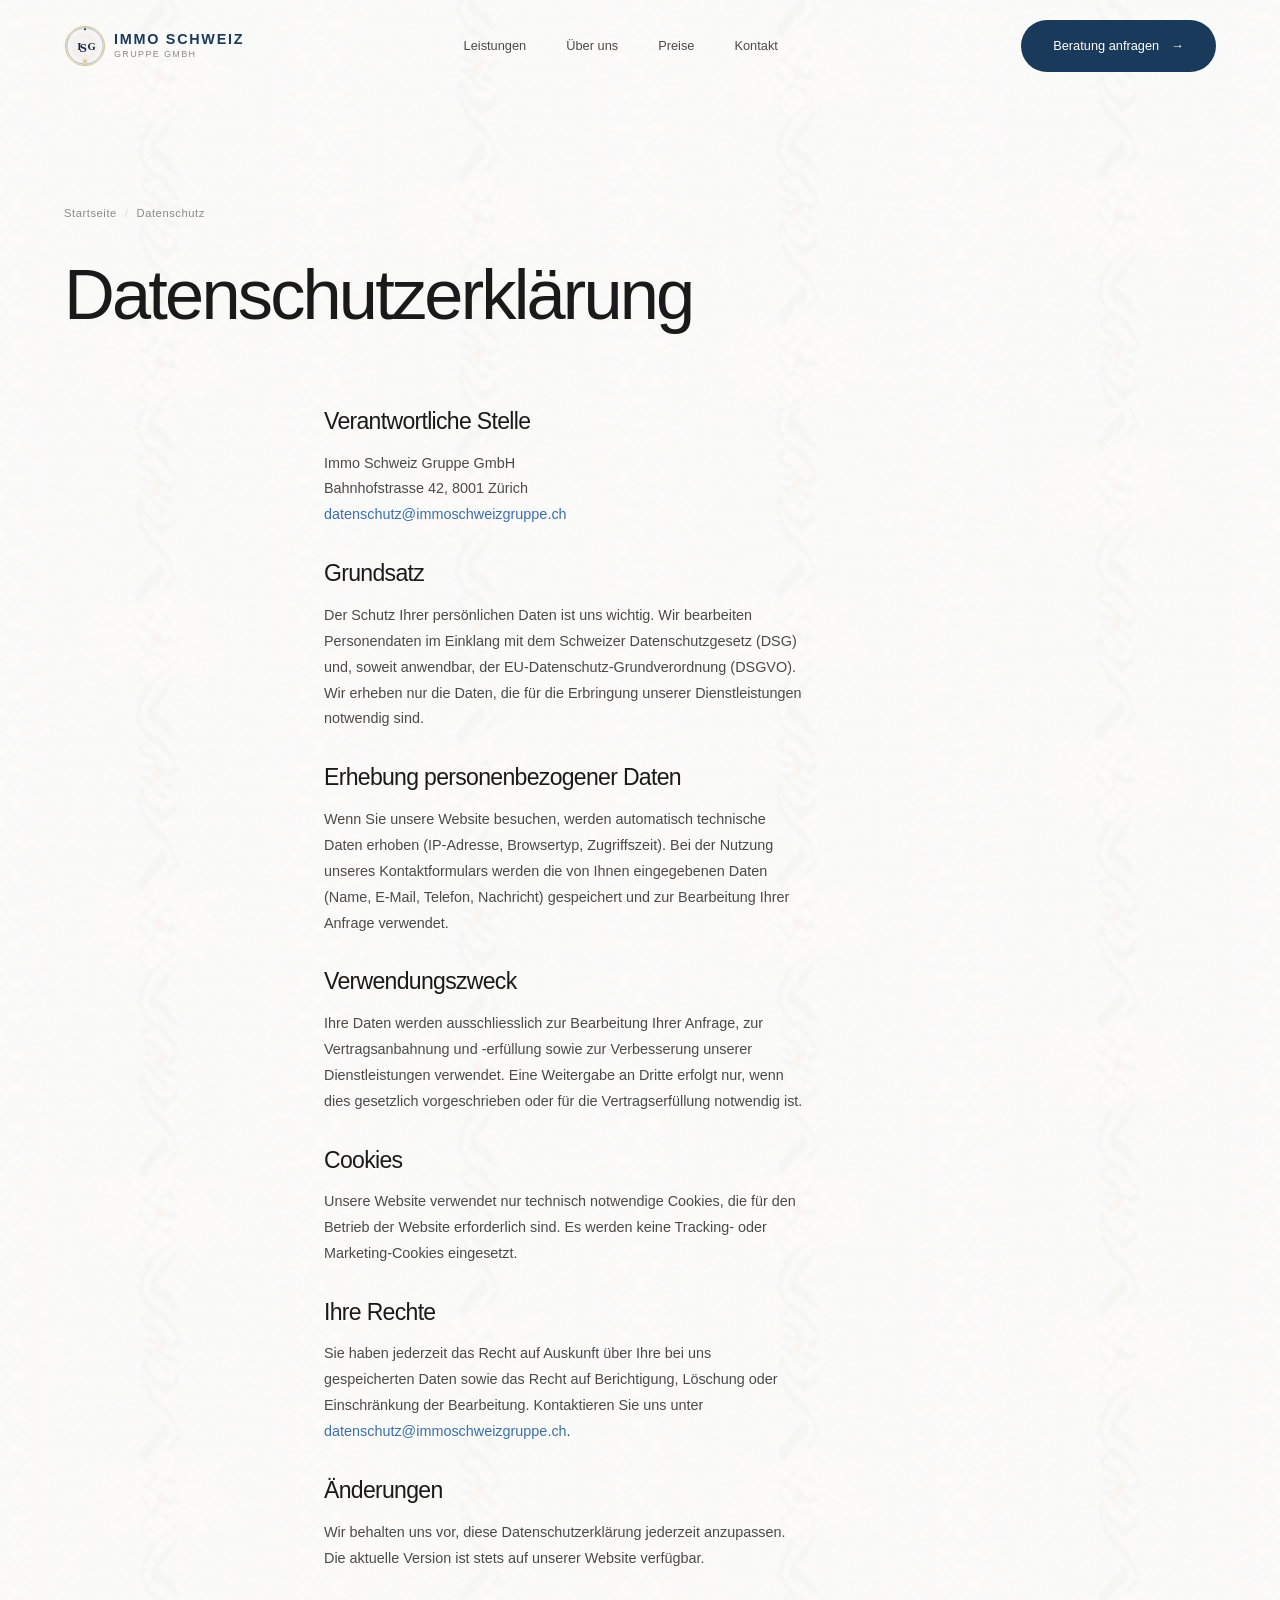
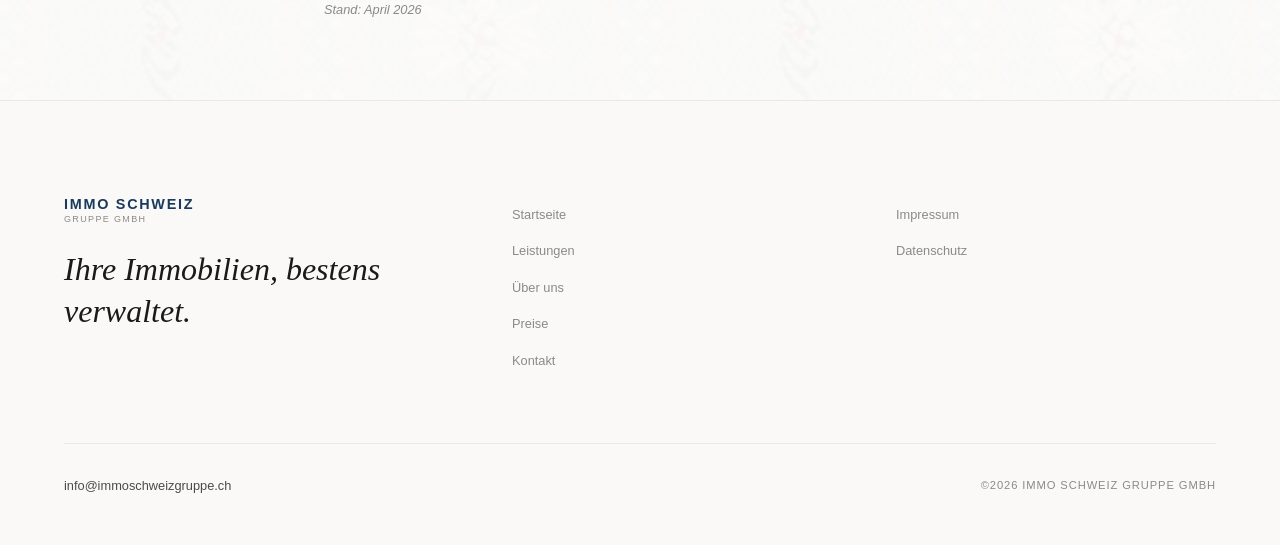
==== datenschutz.html @ 271e632e "v5.0 — ISG Sigil logo, floating pill nav, loading screen, optimized assets, SEO/GEO update" ====
<!DOCTYPE html>
<html lang="de-CH">
<head>
  <meta charset="UTF-8">
  <meta name="viewport" content="width=device-width, initial-scale=1.0, viewport-fit=cover">
  <title>Datenschutz — Immo Schweiz Gruppe GmbH</title>
  <meta name="description" content="Datenschutzerklärung der Immo Schweiz Gruppe GmbH gemäss dem Schweizer Datenschutzgesetz (DSG).">
  <meta name="theme-color" content="#1a3a5c">
  <link rel="preconnect" href="https://fonts.googleapis.com">
  <link rel="preconnect" href="https://fonts.gstatic.com" crossorigin>
  <link rel="stylesheet" href="index.css">
</head>
<body>
  <nav class="nav" id="mainNav"><div class="container"><div class="nav-inner">
    <a href="index.html" class="nav-logo"><img class="nav-logo-mark" src="assets/images/isg-sigil.svg" alt="ISG Sigil" width="42" height="42"><div class="nav-logo-text"><span>IMMO SCHWEIZ</span><span>Gruppe GmbH</span></div></a>
    <div class="nav-links" id="navLinks"><a href="leistungen.html">Leistungen</a><a href="ueber-uns.html">Über uns</a><a href="preise.html">Preise</a><a href="kontakt.html">Kontakt</a></div>
    <a href="kontakt.html" class="btn btn-primary btn-arrow nav-cta">Beratung anfragen</a>
    <button class="menu-toggle" id="menuToggle" aria-label="Menü"><span></span><span></span><span></span></button>
  </div></div></nav>

  <section class="page-hero" style="padding-bottom: var(--space-12);">
    <div class="container">
      <div class="breadcrumb"><a href="index.html">Startseite</a><span class="sep">/</span><span>Datenschutz</span></div>
      <h1 data-reveal>Datenschutzerklärung</h1>
    </div>
  </section>

  <section class="section section-light" style="padding-top: 0;">
    <div class="container" style="max-width: 760px;">
      <div data-reveal>
        <h3 style="margin-bottom: var(--space-4);">Verantwortliche Stelle</h3>
        <p style="color: var(--text-secondary); line-height: 1.8; margin-bottom: var(--space-8);">
          Immo Schweiz Gruppe GmbH<br>
          Bahnhofstrasse 42, 8001 Zürich<br>
          <a href="mailto:datenschutz@immoschweizgruppe.ch" style="color: var(--blue-600);">datenschutz@immoschweizgruppe.ch</a>
        </p>

        <h3 style="margin-bottom: var(--space-4);">Grundsatz</h3>
        <p style="color: var(--text-secondary); line-height: 1.8; margin-bottom: var(--space-8);">
          Der Schutz Ihrer persönlichen Daten ist uns wichtig. Wir bearbeiten Personendaten im Einklang mit dem Schweizer Datenschutzgesetz (DSG) und, soweit anwendbar, der EU-Datenschutz-Grundverordnung (DSGVO). Wir erheben nur die Daten, die für die Erbringung unserer Dienstleistungen notwendig sind.
        </p>

        <h3 style="margin-bottom: var(--space-4);">Erhebung personenbezogener Daten</h3>
        <p style="color: var(--text-secondary); line-height: 1.8; margin-bottom: var(--space-8);">
          Wenn Sie unsere Website besuchen, werden automatisch technische Daten erhoben (IP-Adresse, Browsertyp, Zugriffszeit). Bei der Nutzung unseres Kontaktformulars werden die von Ihnen eingegebenen Daten (Name, E-Mail, Telefon, Nachricht) gespeichert und zur Bearbeitung Ihrer Anfrage verwendet.
        </p>

        <h3 style="margin-bottom: var(--space-4);">Verwendungszweck</h3>
        <p style="color: var(--text-secondary); line-height: 1.8; margin-bottom: var(--space-8);">
          Ihre Daten werden ausschliesslich zur Bearbeitung Ihrer Anfrage, zur Vertragsanbahnung und -erfüllung sowie zur Verbesserung unserer Dienstleistungen verwendet. Eine Weitergabe an Dritte erfolgt nur, wenn dies gesetzlich vorgeschrieben oder für die Vertragserfüllung notwendig ist.
        </p>

        <h3 style="margin-bottom: var(--space-4);">Cookies</h3>
        <p style="color: var(--text-secondary); line-height: 1.8; margin-bottom: var(--space-8);">
          Unsere Website verwendet nur technisch notwendige Cookies, die für den Betrieb der Website erforderlich sind. Es werden keine Tracking- oder Marketing-Cookies eingesetzt.
        </p>

        <h3 style="margin-bottom: var(--space-4);">Ihre Rechte</h3>
        <p style="color: var(--text-secondary); line-height: 1.8; margin-bottom: var(--space-8);">
          Sie haben jederzeit das Recht auf Auskunft über Ihre bei uns gespeicherten Daten sowie das Recht auf Berichtigung, Löschung oder Einschränkung der Bearbeitung. Kontaktieren Sie uns unter <a href="mailto:datenschutz@immoschweizgruppe.ch" style="color: var(--blue-600);">datenschutz@immoschweizgruppe.ch</a>.
        </p>

        <h3 style="margin-bottom: var(--space-4);">Änderungen</h3>
        <p style="color: var(--text-secondary); line-height: 1.8;">
          Wir behalten uns vor, diese Datenschutzerklärung jederzeit anzupassen. Die aktuelle Version ist stets auf unserer Website verfügbar.<br><br>
          <em style="font-family: var(--font-sans); color: var(--text-muted); font-size: var(--text-sm);">Stand: April 2026</em>
        </p>
      </div>
    </div>
  </section>

  <footer class="footer"><div class="container">
    <div class="footer-top" data-reveal>
      <div class="footer-brand"><div class="nav-logo-text"><span>IMMO SCHWEIZ</span><span>Gruppe GmbH</span></div><p class="footer-tagline">Ihre <em>Immobilien,</em> bestens verwaltet.</p></div>
      <div class="footer-links"><a href="index.html">Startseite</a><a href="leistungen.html">Leistungen</a><a href="ueber-uns.html">Über uns</a><a href="preise.html">Preise</a><a href="kontakt.html">Kontakt</a></div>
      <div class="footer-links"><a href="impressum.html">Impressum</a><a href="datenschutz.html">Datenschutz</a></div>
    </div>
    <div class="footer-bottom"><div class="footer-bottom-left"><a href="mailto:info@immoschweizgruppe.ch">info@immoschweizgruppe.ch</a></div><div class="footer-bottom-right">©2026 Immo Schweiz Gruppe GmbH</div></div>
  </div></footer>

  <div class="mobile-cta"><div class="mobile-cta-inner"><a href="tel:+41440000000" class="cta-call">Anrufen</a><a href="kontakt.html" class="cta-contact">Beratung anfragen</a></div></div>
  <script src="main.js"></script>
</body>
</html>
---- index.css ----
/* ============================================
   IMMO SCHWEIZ GRUPPE — v5.0 Light Alpine
   Premium Swiss Real Estate — Editorial Design
   ============================================ */

/* ═══ LOADING SCREEN ═══ */
.loader {
  position: fixed;
  inset: 0;
  z-index: 10000;
  background: #e8f0f7;
  display: flex;
  align-items: center;
  justify-content: center;
  transition: opacity 0.6s ease, visibility 0.6s ease;
}
.loader.loaded {
  opacity: 0;
  visibility: hidden;
  pointer-events: none;
}
.loader-edelweiss {
  width: 64px; height: 64px;
  animation: loaderSpin 3s linear infinite;
}
.loader-petals {
  animation: loaderPulse 1.5s ease-in-out infinite;
}
.loader-petals-outer {
  animation: loaderPulse 1.5s ease-in-out 0.3s infinite;
}
@keyframes loaderSpin {
  from { transform: rotate(0deg); }
  to { transform: rotate(360deg); }
}
@keyframes loaderPulse {
  0%, 100% { opacity: 0.4; transform: scale(0.95); }
  50% { opacity: 1; transform: scale(1.05); }
}

@import url('https://fonts.googleapis.com/css2?family=Inter:ital,wght@0,200;0,300;0,400;0,500;0,600;0,700;1,300;1,400&family=Playfair+Display:ital,wght@0,400;0,500;0,600;0,700;1,400;1,500;1,600&display=swap');

/* --- RESET --- */
*, *::before, *::after { box-sizing: border-box; margin: 0; padding: 0; }
html { scroll-behavior: smooth; -webkit-text-size-adjust: 100%; }
body { min-height: 100vh; text-rendering: optimizeLegibility; -webkit-font-smoothing: antialiased; -moz-osx-font-smoothing: grayscale; }
img, video, svg { max-width: 100%; display: block; }
a { text-decoration: none; color: inherit; }
ul, ol { list-style: none; }
button, input, textarea, select { font: inherit; color: inherit; border: none; background: none; }
button { cursor: pointer; }

/* ═══════════════════════════════════════════
   DESIGN TOKENS — LIGHT ALPINE
   ═══════════════════════════════════════════ */
:root {
  /* SURFACES */
  --bg: #faf9f7;
  --bg-warm: #f5f3ef;
  --bg-card: #ffffff;
  --bg-dark: #0f1a2a;
  --bg-dark-card: #162033;
  --border: rgba(15, 26, 42, 0.08);
  --border-hover: rgba(15, 26, 42, 0.15);

  /* TEXT */
  --text-primary: #1a1a1a;
  --text-secondary: #4a4a4a;
  --text-muted: #8a8a8a;
  --text-light: rgba(255,255,255,0.85);
  --text-light-muted: rgba(255,255,255,0.55);

  /* ALPINE BLUE */
  --blue-900: #0f2540;
  --blue-800: #1a3a5c;
  --blue-700: #2c5282;
  --blue-600: #3a6fa5;
  --blue-500: #4a85b8;
  --blue-400: #6ba3d0;
  --blue-300: #8ebfe0;
  --blue-200: #bdd8ed;
  --blue-100: #dceaf5;
  --blue-50: #eef4f9;

  /* GOLD ACCENTS */
  --gold: #b8963e;
  --gold-light: #d4b872;
  --gold-muted: rgba(184, 150, 62, 0.12);

  /* SWISS RED */
  --swiss-red: #d4242b;

  /* TYPOGRAPHY */
  --font-sans: 'Inter', -apple-system, BlinkMacSystemFont, sans-serif;
  --font-display: 'Playfair Display', Georgia, serif;

  --text-xs: clamp(0.7rem, 0.75vw, 0.8rem);
  --text-sm: clamp(0.8rem, 0.88vw, 0.9rem);
  --text-base: clamp(0.9rem, 1vw, 1rem);
  --text-lg: clamp(1rem, 1.15vw, 1.125rem);
  --text-xl: clamp(1.15rem, 1.3vw, 1.25rem);
  --text-2xl: clamp(1.4rem, 1.8vw, 1.75rem);
  --text-3xl: clamp(1.8rem, 2.5vw, 2.25rem);
  --text-4xl: clamp(2.2rem, 3.2vw, 3rem);
  --text-5xl: clamp(2.8rem, 4vw, 3.5rem);
  --text-hero: clamp(3.2rem, 5.5vw, 5rem);
  --text-mega: clamp(3.5rem, 7vw, 6rem);

  /* SPACING */
  --space-1: 0.25rem; --space-2: 0.5rem; --space-3: 0.75rem;
  --space-4: 1rem; --space-5: 1.25rem; --space-6: 1.5rem;
  --space-8: 2rem; --space-10: 2.5rem; --space-12: 3rem;
  --space-16: 4rem; --space-20: 5rem; --space-24: 6rem;
  --space-32: 8rem; --space-40: 10rem;

  --section-gap: clamp(3rem, 6vw, 5rem);
  --container-max: 1320px;
  --container-padding: clamp(1.5rem, 5vw, 4rem);

  /* RADIUS */
  --radius-sm: 8px; --radius-md: 12px; --radius-lg: 20px;
  --radius-xl: 28px; --radius-pill: 999px;

  /* SHADOWS */
  --shadow-sm: 0 1px 3px rgba(0,0,0,0.04);
  --shadow-md: 0 4px 16px rgba(0,0,0,0.06);
  --shadow-lg: 0 12px 40px rgba(0,0,0,0.08);
  --shadow-xl: 0 24px 60px rgba(0,0,0,0.1);

  /* TRANSITIONS */
  --ease: cubic-bezier(0.16, 1, 0.3, 1);
  --ease-smooth: cubic-bezier(0.45, 0, 0.15, 1);
  --duration: 600ms;
  --duration-fast: 300ms;
  --duration-slow: 1000ms;

  --z-content: 1; --z-nav: 100; --z-overlay: 200;
}

/* --- BASE --- */
body {
  font-family: var(--font-sans);
  font-size: var(--text-base);
  line-height: 1.6;
  color: var(--text-primary);
  background: var(--bg);
  overflow-x: hidden;
}

h1, h2, h3, h4, h5 {
  font-family: var(--font-sans);
  font-weight: 400;
  line-height: 1.15;
  letter-spacing: -0.03em;
  color: var(--text-primary);
}

h1 { font-size: var(--text-hero); }
h2 { font-size: var(--text-4xl); }
h3 { font-size: var(--text-2xl); }
p  { max-width: 60ch; }

em, .em {
  font-family: var(--font-display);
  font-style: italic;
  font-weight: 400;
}

::selection { background: var(--blue-200); color: var(--blue-900); }
::-webkit-scrollbar { width: 5px; }
::-webkit-scrollbar-track { background: transparent; }
::-webkit-scrollbar-thumb { background: var(--blue-300); border-radius: 3px; }

/* ═══════════════════════════════════════════
   CONTAINER
   ═══════════════════════════════════════════ */
.container {
  width: 100%;
  max-width: var(--container-max);
  margin: 0 auto;
  padding-left: var(--container-padding);
  padding-right: var(--container-padding);
}

/* ═══════════════════════════════════════════
   SCROLL REVEAL — blur + translateY
   ═══════════════════════════════════════════ */
[data-reveal] {
  opacity: 0;
  transform: translateY(28px);
  filter: blur(6px);
  transition: opacity var(--duration-slow) var(--ease),
              transform var(--duration-slow) var(--ease),
              filter var(--duration-slow) var(--ease);
  will-change: opacity, transform, filter;
}
[data-reveal].revealed {
  opacity: 1;
  transform: translateY(0);
  filter: blur(0);
}

[data-reveal-stagger] > * {
  opacity: 0;
  transform: translateY(28px);
  filter: blur(5px);
  transition: opacity var(--duration-slow) var(--ease),
              transform var(--duration-slow) var(--ease),
              filter var(--duration-slow) var(--ease);
}
[data-reveal-stagger].revealed > *:nth-child(1) { transition-delay: 0ms; }
[data-reveal-stagger].revealed > *:nth-child(2) { transition-delay: 100ms; }
[data-reveal-stagger].revealed > *:nth-child(3) { transition-delay: 200ms; }
[data-reveal-stagger].revealed > *:nth-child(4) { transition-delay: 300ms; }
[data-reveal-stagger].revealed > *:nth-child(5) { transition-delay: 400ms; }
[data-reveal-stagger].revealed > *:nth-child(6) { transition-delay: 500ms; }
[data-reveal-stagger].revealed > *:nth-child(7) { transition-delay: 600ms; }
[data-reveal-stagger].revealed > *:nth-child(8) { transition-delay: 700ms; }
[data-reveal-stagger].revealed > *:nth-child(9) { transition-delay: 800ms; }
[data-reveal-stagger].revealed > * {
  opacity: 1;
  transform: translateY(0);
  filter: blur(0);
}

/* ═══════════════════════════════════════════
   OVERLINE
   ═══════════════════════════════════════════ */
.overline {
  font-family: var(--font-sans);
  font-size: var(--text-xs);
  font-weight: 600;
  letter-spacing: 0.15em;
  text-transform: uppercase;
  color: var(--blue-600);
}

.overline-light { color: var(--text-light-muted); }

/* ═══════════════════════════════════════════
   BUTTONS
   ═══════════════════════════════════════════ */
.btn {
  display: inline-flex;
  align-items: center;
  gap: var(--space-3);
  padding: var(--space-4) var(--space-8);
  font-family: var(--font-sans);
  font-size: var(--text-sm);
  font-weight: 500;
  border-radius: var(--radius-pill);
  transition: all var(--duration-fast) var(--ease);
  cursor: pointer;
  white-space: nowrap;
}

.btn-primary {
  background: var(--blue-800);
  color: white;
}
.btn-primary:hover {
  background: var(--blue-700);
  transform: scale(1.03);
  box-shadow: 0 8px 30px rgba(26, 58, 92, 0.25);
}

.btn-white {
  background: white;
  color: var(--blue-900);
}
.btn-white:hover {
  transform: scale(1.03);
  box-shadow: var(--shadow-lg);
}

.btn-outline {
  background: transparent;
  color: var(--blue-800);
  border: 1px solid var(--border);
}
.btn-outline:hover {
  border-color: var(--blue-800);
  background: var(--blue-50);
  transform: scale(1.03);
}

.btn-outline-light {
  background: rgba(255,255,255,0.08);
  color: white;
  border: 1px solid rgba(255,255,255,0.2);
  backdrop-filter: blur(16px);
}
.btn-outline-light:hover {
  background: rgba(255,255,255,0.15);
  border-color: rgba(255,255,255,0.35);
  transform: scale(1.03);
}

.btn-arrow::after {
  content: '→';
  transition: transform var(--duration-fast) var(--ease);
}
.btn-arrow:hover::after { transform: translateX(4px); }

/* ═══════════════════════════════════════════
   NAVIGATION
   ═══════════════════════════════════════════ */
.nav {
  position: fixed;
  top: 0; left: 0; right: 0;
  z-index: var(--z-nav);
  padding: var(--space-5) 0;
  transition: all var(--duration) var(--ease);
}

.nav.scrolled {
  background: rgba(250, 249, 247, 0.92);
  backdrop-filter: blur(20px) saturate(180%);
  -webkit-backdrop-filter: blur(20px) saturate(180%);
  padding: var(--space-3) 0;
  box-shadow: 0 1px 0 var(--border);
}

/* ── Floating Pill Nav (after hero) ── */
.nav.nav-side {
  top: auto; bottom: var(--space-8); left: 50%; right: auto;
  transform: translateX(-50%);
  width: auto; height: auto;
  padding: var(--space-2) var(--space-3);
  background: rgba(250, 249, 247, 0.92);
  backdrop-filter: blur(24px) saturate(200%);
  -webkit-backdrop-filter: blur(24px) saturate(200%);
  box-shadow: 0 4px 30px rgba(0,0,0,0.12), 0 1px 3px rgba(0,0,0,0.06);
  border-radius: 999px;
  border: 1px solid rgba(255,255,255,0.6);
  opacity: 1;
}
.nav.nav-side .container { padding: 0; max-width: none; width: auto; height: auto; }
.nav.nav-side .nav-inner {
  flex-direction: row;
  align-items: center;
  justify-content: center;
  height: auto;
  padding: 0;
  gap: var(--space-1);
}
.nav.nav-side .nav-logo { display: none; }
.nav.nav-side .nav-logo-text { display: none; }
.nav.nav-side .nav-logo-mark { display: none; }
.nav.nav-side .nav-links {
  flex-direction: row;
  gap: 0;
  writing-mode: horizontal-tb;
  text-orientation: initial;
  transform: none;
  flex: none;
  justify-content: center;
  padding: 0;
}
.nav.nav-side .nav-links a {
  font-size: 11px;
  letter-spacing: 0.06em;
  text-transform: uppercase;
  font-weight: 600;
  white-space: nowrap;
  color: var(--text-muted);
  padding: var(--space-2) var(--space-4);
  border-radius: 999px;
  transition: all 0.2s var(--ease);
}
.nav.nav-side .nav-links a:hover {
  color: var(--blue-800);
  background: rgba(26,58,92,0.06);
}
.nav.nav-side .nav-links a.active {
  color: white;
  background: var(--blue-800);
}
.nav.nav-side .nav-cta { display: none; }
.nav.nav-side .menu-toggle { display: none; }

/* Transition: nav vanishing then appearing as side */
.nav.nav-hiding {
  opacity: 0;
  transform: translateY(-100%);
  pointer-events: none;
  transition: all 0.4s var(--ease);
}
.nav.nav-side {
  animation: slideInPill 0.5s cubic-bezier(0.16, 1, 0.3, 1) forwards;
}
@keyframes slideInPill {
  from { transform: translateX(-50%) translateY(30px); opacity: 0; }
  to { transform: translateX(-50%) translateY(0); opacity: 1; }
}

/* No body offset needed for bottom pill nav */
body.has-side-nav { padding-left: 0; }

/* when nav is over the dark hero */
.nav--hero-mode .nav-logo-text span:first-child,
.nav--hero-mode .nav-links a { color: white; }
.nav--hero-mode .nav-links a:hover { color: rgba(255,255,255,0.7); }
.nav--hero-mode .menu-toggle span { background: white; }
.nav--hero-mode.scrolled .nav-logo-text span:first-child { color: var(--blue-800); }
.nav--hero-mode.scrolled .nav-links a { color: var(--text-secondary); }
.nav--hero-mode.scrolled .nav-links a:hover { color: var(--text-primary); }
.nav--hero-mode.scrolled .menu-toggle span { background: var(--text-primary); }
.nav--hero-mode.scrolled .nav-cta {
  background: var(--blue-800);
  color: white;
  border-color: var(--blue-800);
}
.nav--hero-mode.scrolled .nav-cta:hover {
  background: var(--blue-700);
  border-color: var(--blue-700);
}

.nav-inner {
  display: flex;
  align-items: center;
  justify-content: space-between;
}

.nav-logo {
  display: flex;
  align-items: center;
  gap: var(--space-2);
  z-index: calc(var(--z-overlay) + 1);
}

.nav-logo-mark {
  width: 42px;
  height: 42px;
  flex-shrink: 0;
  border-radius: 50%;
}
.nav--hero-mode .nav-logo-mark { filter: brightness(10); }
.nav--hero-mode.scrolled .nav-logo-mark { filter: none; }

.nav-logo-text { display: flex; flex-direction: column; }
.nav-logo-text span:first-child {
  font-family: var(--font-sans);
  font-size: var(--text-base);
  font-weight: 800;
  color: var(--blue-800);
  letter-spacing: 0.12em;
  text-transform: uppercase;
  line-height: 1.1;
}
.nav-logo-text span:last-child {
  font-size: 9px;
  font-weight: 500;
  letter-spacing: 0.15em;
  text-transform: uppercase;
  color: var(--text-muted);
  line-height: 1.4;
}

.nav-links {
  display: flex;
  align-items: center;
  gap: var(--space-10);
}
.nav-links a {
  font-size: var(--text-sm);
  font-weight: 400;
  color: var(--text-secondary);
  transition: color var(--duration-fast) var(--ease);
}
.nav-links a:hover, .nav-links a.active { color: var(--text-primary); }

.nav-cta { margin-left: var(--space-6); }

.menu-toggle {
  display: none;
  flex-direction: column;
  gap: 5px;
  width: 24px;
  cursor: pointer;
  z-index: calc(var(--z-overlay) + 1);
  padding: var(--space-2);
}
.menu-toggle span {
  display: block; height: 1.5px; width: 100%;
  background: var(--text-primary);
  border-radius: 2px;
  transition: all var(--duration-fast) var(--ease);
  transform-origin: center;
}
.menu-toggle.active span:nth-child(1) { transform: rotate(45deg) translate(4px, 4px); }
.menu-toggle.active span:nth-child(2) { opacity: 0; }
.menu-toggle.active span:nth-child(3) { transform: rotate(-45deg) translate(4px, -4px); }

/* ═══════════════════════════════════════════
   HERO — WebGL CANVAS + VIDEO OVERLAY
   ═══════════════════════════════════════════ */
.hero {
  position: relative;
  width: 100%;
  height: 100svh;
  min-height: 600px;
  overflow: hidden;
  display: flex;
  align-items: flex-end;
  background: var(--bg-dark);
}

/* Fullscreen video background */
.hero-video-bg {
  position: absolute;
  inset: 0;
  z-index: 0;
}
.hero-video-bg video {
  width: 100%; height: 100%;
  object-fit: cover;
}
.hero-video-overlay {
  position: absolute;
  inset: 0;
  background: linear-gradient(135deg, rgba(10,20,40,0.55) 0%, rgba(10,20,40,0.25) 50%, rgba(10,20,40,0.45) 100%);
  pointer-events: none;
}

.hero-content {
  position: relative;
  z-index: 3;
  width: 100%;
  padding: 0 var(--container-padding) var(--space-16);
  max-width: 60%;
}

.hero-headline {
  font-family: var(--font-sans);
  font-size: var(--text-mega);
  font-weight: 300;
  line-height: 1.05;
  letter-spacing: -0.04em;
  color: white;
  margin-bottom: var(--space-6);
}
.hero-headline em {
  font-family: var(--font-display);
  font-style: italic;
  font-weight: 400;
}

.hero-sub {
  font-size: var(--text-lg);
  font-weight: 300;
  line-height: 1.65;
  color: rgba(255,255,255,0.85);
  max-width: 40ch;
  margin-bottom: var(--space-8);
  text-shadow: 0 1px 12px rgba(0,0,0,0.5);
}

.hero-ctas {
  display: flex;
  gap: var(--space-4);
  flex-wrap: wrap;
}

.hero-badge {
  position: absolute;
  bottom: var(--space-8);
  right: var(--container-padding);
  z-index: 3;
  display: flex;
  align-items: center;
  gap: var(--space-3);
  padding: var(--space-3) var(--space-5);
  background: rgba(255,255,255,0.06);
  backdrop-filter: blur(16px);
  border: 1px solid rgba(255,255,255,0.1);
  border-radius: var(--radius-pill);
  color: white;
  font-size: var(--text-xs);
  letter-spacing: 0.05em;
}
.hero-badge strong {
  font-size: var(--text-lg);
  font-weight: 600;
  color: var(--blue-300);
}

/* ═══════════════════════════════════════════
   PAGE HERO (inner pages) — LIGHT
   ═══════════════════════════════════════════ */
.page-hero {
  position: relative;
  padding: clamp(10rem, 16vw, 13rem) 0 var(--space-20);
  background: var(--bg);
  background-image: url('assets/images/edelweiss-fabric.avif');
  background-size: cover;
  background-position: center;
  background-blend-mode: soft-light;
  overflow: hidden;
}

.page-hero h1 {
  font-size: var(--text-hero);
  font-weight: 300;
  letter-spacing: -0.04em;
  max-width: 18ch;
  margin-bottom: var(--space-6);
  color: var(--text-primary);
}

.page-hero p {
  font-size: var(--text-lg);
  color: var(--text-muted);
  font-weight: 300;
  line-height: 1.7;
  max-width: 50ch;
}

.breadcrumb {
  display: flex;
  align-items: center;
  gap: var(--space-2);
  font-size: var(--text-xs);
  color: var(--text-muted);
  margin-bottom: var(--space-8);
  letter-spacing: 0.05em;
}
.breadcrumb a { color: var(--text-muted); transition: color var(--duration-fast) var(--ease); }
.breadcrumb a:hover { color: var(--text-primary); }
.breadcrumb .sep { opacity: 0.3; }

/* ═══════════════════════════════════════════
   SECTIONS
   ═══════════════════════════════════════════ */
.section {
  padding: var(--section-gap) 0;
  position: relative;
}
.section-light {
  background: var(--bg);
  background-image: url('assets/images/edelweiss-fabric.avif');
  background-size: cover;
  background-position: center;
  background-blend-mode: soft-light;
  background-repeat: no-repeat;
}
.section-warm {
  background: var(--bg-warm);
  background-image: url('assets/images/edelweiss-fabric.avif');
  background-size: cover;
  background-position: center;
  background-blend-mode: soft-light;
  background-repeat: no-repeat;
}
.section-dark { background: var(--bg-dark); color: white; }
.section-dark h2, .section-dark h3 { color: white; }
.section-dark p { color: var(--text-light-muted); }
.section-dark .overline { color: var(--blue-300); }

.section-header { margin-bottom: var(--space-16); }
.section-header .overline { margin-bottom: var(--space-5); }
.section-header h2 { max-width: 20ch; }
.section-header p { margin-top: var(--space-5); color: var(--text-muted); font-weight: 300; font-size: var(--text-lg); line-height: 1.7; }
.section-header.centered { text-align: center; }
.section-header.centered h2, .section-header.centered p { margin-left: auto; margin-right: auto; }

/* ═══════════════════════════════════════════
   INTRO TEXT (Sequel-style centered statement)
   ═══════════════════════════════════════════ */
.intro-text {
  font-size: var(--text-4xl);
  font-weight: 300;
  line-height: 1.25;
  letter-spacing: -0.03em;
  text-align: center;
  max-width: 24ch;
  margin: 0 auto;
  padding-bottom: var(--space-12);
  color: var(--text-primary);
}
.intro-text em { font-family: var(--font-display); font-style: italic; }

/* ═══════════════════════════════════════════
   TWO-COLUMN MEDIA CARDS
   ═══════════════════════════════════════════ */
.card-duo {
  display: grid;
  grid-template-columns: 1fr 1fr;
  gap: var(--space-6);
}

.card-media {
  position: relative;
  border-radius: var(--radius-xl);
  overflow: hidden;
  aspect-ratio: 4/5;
  border: 1px solid var(--border);
  transition: border-color var(--duration) var(--ease), box-shadow var(--duration) var(--ease);
}
.card-media:hover {
  border-color: var(--border-hover);
  box-shadow: var(--shadow-xl);
}
.card-media img, .card-media video {
  width: 100%; height: 100%;
  object-fit: cover;
  transition: transform 1.2s var(--ease);
}
.card-media:hover img, .card-media:hover video { transform: scale(1.04); }

.card-media-overlay {
  position: absolute;
  inset: 0;
  background: linear-gradient(to top, rgba(0,0,0,0.65) 0%, transparent 50%);
  display: flex;
  flex-direction: column;
  justify-content: flex-end;
  padding: var(--space-8);
  z-index: 2;
}
.card-media-label {
  display: inline-flex;
  padding: var(--space-2) var(--space-5);
  background: rgba(255,255,255,0.12);
  backdrop-filter: blur(16px);
  border-radius: var(--radius-pill);
  font-size: var(--text-xs);
  font-weight: 500;
  letter-spacing: 0.08em;
  text-transform: uppercase;
  color: white;
  position: absolute;
  top: var(--space-6);
  right: var(--space-6);
}
.card-media h3 { font-size: var(--text-2xl); font-weight: 400; color: white; margin-bottom: var(--space-2); }
.card-media p { font-size: var(--text-sm); color: rgba(255,255,255,0.75); font-weight: 300; }

/* ═══════════════════════════════════════════
   BELIEFS — Interactive WebGL gradient section
   ═══════════════════════════════════════════ */
.beliefs-section {
  position: relative;
  height: 80svh;
  min-height: 500px;
  display: flex;
  align-items: center;
  justify-content: center;
  overflow: hidden;
  cursor: crosshair;
}
.beliefs-canvas {
  position: absolute;
  inset: 0;
  z-index: 0;
  width: 100%;
  height: 100%;
}
.beliefs-content {
  position: relative;
  z-index: 2;
  text-align: center;
  max-width: 700px;
  padding: 0 var(--container-padding);
}
.beliefs-content .overline {
  margin-bottom: var(--space-10);
  color: var(--blue-200);
  text-shadow: 0 1px 12px rgba(0,0,0,0.4);
}
.beliefs-content h2 {
  font-size: var(--text-5xl);
  font-weight: 300;
  line-height: 1.2;
  letter-spacing: -0.03em;
  color: white;
  text-shadow: 0 2px 20px rgba(0,0,0,0.4), 0 0 60px rgba(0,0,0,0.2);
}
.beliefs-hint {
  margin-top: var(--space-4);
  font-size: var(--text-xs);
  color: rgba(255,255,255,0.5);
  letter-spacing: 0.1em;
  text-transform: uppercase;
  font-weight: 500;
  text-shadow: 0 1px 12px rgba(0,0,0,0.5);
  animation: pulse-hint 3s ease-in-out infinite;
}
@keyframes pulse-hint {
  0%, 100% { opacity: 0.4; }
  50% { opacity: 0.8; }
}

/* ═══════════════════════════════════════════
   STATS
   ═══════════════════════════════════════════ */
.stats-bar {
  display: grid;
  grid-template-columns: repeat(4, 1fr);
  gap: var(--space-8);
  padding: var(--space-16) 0;
}
.stat-item { text-align: center; }
.stat-number {
  font-size: var(--text-mega);
  font-weight: 200;
  letter-spacing: -0.04em;
  line-height: 1;
  margin-bottom: var(--space-3);
  display: block;
}
.section-dark .stat-number { color: white; }
.section-light .stat-number, .section-warm .stat-number { color: var(--blue-800); }
.stat-label {
  font-size: var(--text-sm);
  color: var(--text-muted);
  font-weight: 400;
  line-height: 1.5;
}
.section-dark .stat-label { color: var(--text-light-muted); }

/* ═══════════════════════════════════════════
   SERVICE CARDS
   ═══════════════════════════════════════════ */
.services-grid {
  display: grid;
  grid-template-columns: repeat(3, 1fr);
  gap: var(--space-6);
}

.service-card {
  background: var(--bg-card);
  border: 1px solid var(--border);
  border-radius: var(--radius-xl);
  padding: var(--space-10);
  transition: all var(--duration) var(--ease);
  text-align: center;
}
.service-card:hover {
  border-color: var(--border-hover);
  transform: translateY(-4px);
  box-shadow: var(--shadow-lg);
}

.section-dark .service-card {
  background: var(--bg-dark-card);
  border-color: rgba(255,255,255,0.08);
}
.section-dark .service-card:hover {
  border-color: rgba(255,255,255,0.15);
  box-shadow: 0 20px 60px rgba(0,0,0,0.4);
}

.service-card .icon-box {
  width: 48px; height: 48px;
  display: flex;
  align-items: center;
  justify-content: center;
  border-radius: var(--radius-md);
  background: var(--blue-50);
  margin: 0 auto var(--space-6);
}
.section-dark .service-card .icon-box {
  background: rgba(255,255,255,0.06);
  border: 1px solid rgba(255,255,255,0.08);
}

.service-card .icon-box svg {
  width: 24px; height: 24px; color: var(--blue-600); stroke-width: 1.5;
}
.service-card h3 { font-size: var(--text-xl); font-weight: 500; margin-bottom: var(--space-4); }
.service-card p { font-size: var(--text-sm); color: var(--text-muted); line-height: 1.7; font-weight: 300; }
.section-dark .service-card p { color: var(--text-light-muted); }

.card-link {
  display: inline-flex;
  align-items: center;
  gap: var(--space-2);
  margin-top: var(--space-6);
  font-size: var(--text-sm);
  font-weight: 500;
  color: var(--blue-600);
  transition: gap var(--duration-fast) var(--ease);
}
.service-card:hover .card-link { gap: var(--space-4); }

/* ═══════════════════════════════════════════
   SPLIT LAYOUT
   ═══════════════════════════════════════════ */
.split {
  display: grid;
  grid-template-columns: 1fr 1fr;
  gap: var(--space-16);
  align-items: center;
}
.split.reverse { direction: rtl; }
.split.reverse > * { direction: ltr; }

.split-media {
  border-radius: var(--radius-xl);
  overflow: hidden;
  border: 1px solid var(--border);
  aspect-ratio: 4/3;
}
.split-media img, .split-media video { width: 100%; height: 100%; object-fit: cover; }

.split-content { max-width: 480px; }
.split-content .overline { margin-bottom: var(--space-4); }
.split-content h2 { margin-bottom: var(--space-6); }
.split-content p { color: var(--text-secondary); font-weight: 300; line-height: 1.7; margin-bottom: var(--space-4); }
.section-dark .split-content p { color: var(--text-light-muted); }

.check-list { display: flex; flex-direction: column; gap: var(--space-4); margin-top: var(--space-8); }
.check-item { display: flex; align-items: center; gap: var(--space-3); font-size: var(--text-sm); color: var(--text-secondary); }
.check-item svg { width: 16px; height: 16px; color: var(--blue-600); flex-shrink: 0; }
.section-dark .check-item { color: var(--text-light-muted); }
.section-dark .check-item svg { color: var(--blue-300); }

/* ═══════════════════════════════════════════
   PROCESS CARDS
   ═══════════════════════════════════════════ */
.process-grid {
  display: grid;
  grid-template-columns: repeat(4, 1fr);
  gap: var(--space-6);
}
.process-card {
  padding: var(--space-8);
  border: 1px solid var(--border);
  border-radius: var(--radius-xl);
  transition: all var(--duration) var(--ease);
  background: var(--bg-card);
}
.process-card:hover {
  border-color: var(--border-hover);
  box-shadow: var(--shadow-md);
}
.process-number {
  font-size: 11px;
  font-weight: 700;
  letter-spacing: 0.1em;
  color: var(--blue-600);
  margin-bottom: var(--space-8);
  display: block;
}
.process-card h3 { font-size: var(--text-xl); font-weight: 500; margin-bottom: var(--space-4); }
.process-card p { font-size: var(--text-sm); color: var(--text-muted); line-height: 1.7; font-weight: 300; }

/* ═══════════════════════════════════════════
   TESTIMONIALS
   ═══════════════════════════════════════════ */
.testimonial-grid {
  display: grid;
  grid-template-columns: repeat(3, 1fr);
  gap: var(--space-6);
}
.testimonial-card {
  background: var(--bg-card);
  border: 1px solid var(--border);
  border-radius: var(--radius-xl);
  padding: var(--space-10);
  transition: border-color var(--duration) var(--ease);
}
.testimonial-card:hover { border-color: var(--border-hover); }

.testimonial-stars { display: flex; gap: 2px; margin-bottom: var(--space-6); color: var(--gold); }
.testimonial-stars svg { width: 14px; height: 14px; fill: currentColor; }

.testimonial-text {
  font-size: var(--text-base);
  font-weight: 300;
  line-height: 1.7;
  color: var(--text-secondary);
  font-style: italic;
  margin-bottom: var(--space-8);
}
.testimonial-author { display: flex; align-items: center; gap: var(--space-4); }
.testimonial-avatar {
  width: 40px; height: 40px;
  border-radius: 50%;
  background: var(--blue-50);
  display: flex; align-items: center; justify-content: center;
  font-size: var(--text-xs); font-weight: 600; color: var(--blue-700);
}
.testimonial-author-info strong { display: block; font-size: var(--text-sm); font-weight: 500; }
.testimonial-author-info span { font-size: var(--text-xs); color: var(--text-muted); }

/* ═══════════════════════════════════════════
   PRICING (light)
   ═══════════════════════════════════════════ */
.pricing-grid { display: grid; grid-template-columns: repeat(3, 1fr); gap: var(--space-6); }

.pricing-card {
  background: var(--bg-card);
  border: 1px solid var(--border);
  border-radius: var(--radius-xl);
  padding: var(--space-10);
  display: flex;
  flex-direction: column;
  transition: all var(--duration) var(--ease);
}
.pricing-card.featured {
  border-color: var(--blue-600);
  box-shadow: 0 0 0 1px var(--blue-600), var(--shadow-lg);
}
.pricing-badge {
  position: absolute;
  top: calc(-1 * var(--space-3));
  left: 50%;
  transform: translateX(-50%);
  background: var(--blue-700);
  color: white;
  font-size: 10px;
  font-weight: 600;
  letter-spacing: 0.1em;
  text-transform: uppercase;
  padding: var(--space-1) var(--space-5);
  border-radius: var(--radius-pill);
}
.pricing-tier { font-size: var(--text-xs); font-weight: 600; letter-spacing: 0.12em; text-transform: uppercase; color: var(--blue-600); margin-bottom: var(--space-4); }
.pricing-card h3 { font-size: var(--text-2xl); font-weight: 500; margin-bottom: var(--space-3); }
.pricing-desc { font-size: var(--text-sm); color: var(--text-muted); font-weight: 300; line-height: 1.6; margin-bottom: var(--space-8); }
.pricing-price { font-size: var(--text-4xl); font-weight: 300; letter-spacing: -0.03em; margin-bottom: var(--space-8); color: var(--text-primary); }
.pricing-price small { font-size: var(--text-sm); color: var(--text-muted); font-weight: 300; }
.pricing-divider { height: 1px; background: var(--border); margin-bottom: var(--space-8); }
.pricing-features { display: flex; flex-direction: column; gap: var(--space-4); margin-bottom: var(--space-10); flex: 1; }
.pricing-feature { display: flex; align-items: center; gap: var(--space-3); font-size: var(--text-sm); color: var(--text-secondary); font-weight: 300; }
.pricing-feature svg { width: 16px; height: 16px; color: var(--blue-600); flex-shrink: 0; }

/* ═══════════════════════════════════════════
   FAQ
   ═══════════════════════════════════════════ */
.faq-list { max-width: 760px; margin: 0 auto; }
.faq-item { border-bottom: 1px solid var(--border); }
.faq-question { width: 100%; display: flex; justify-content: space-between; align-items: center; padding: var(--space-6) 0; font-size: var(--text-lg); font-weight: 400; color: var(--text-primary); cursor: pointer; text-align: left; transition: color var(--duration-fast) var(--ease); }
.faq-question:hover { color: var(--blue-700); }
.faq-icon { font-size: var(--text-xl); color: var(--text-muted); transition: transform var(--duration-fast) var(--ease); flex-shrink: 0; margin-left: var(--space-4); }
.faq-item.open .faq-icon { transform: rotate(45deg); }
.faq-answer { max-height: 0; overflow: hidden; transition: max-height var(--duration) var(--ease); }
.faq-item.open .faq-answer { max-height: 300px; }
.faq-answer-inner { padding-bottom: var(--space-8); font-size: var(--text-sm); color: var(--text-muted); line-height: 1.8; font-weight: 300; }

/* ═══════════════════════════════════════════
   CTA SECTION
   ═══════════════════════════════════════════ */
.cta-section {
  padding: var(--section-gap) 0;
  text-align: center;
  background: var(--bg-warm);
}
.cta-section h2 { font-size: var(--text-hero); font-weight: 300; letter-spacing: -0.04em; max-width: 18ch; margin: 0 auto var(--space-6); }
.cta-section p { color: var(--text-muted); font-weight: 300; font-size: var(--text-lg); max-width: 50ch; margin: 0 auto var(--space-10); line-height: 1.7; }
.cta-buttons { display: flex; justify-content: center; gap: var(--space-4); flex-wrap: wrap; }

/* ═══════════════════════════════════════════
   CONTACT
   ═══════════════════════════════════════════ */
.contact-grid { display: grid; grid-template-columns: 1.2fr 0.8fr; gap: var(--space-16); }

.form-row { display: grid; grid-template-columns: 1fr 1fr; gap: var(--space-4); }
.form-group { margin-bottom: var(--space-5); }
.form-group label { display: block; font-size: var(--text-xs); font-weight: 500; color: var(--text-muted); letter-spacing: 0.05em; text-transform: uppercase; margin-bottom: var(--space-2); }
.form-group input, .form-group select, .form-group textarea {
  width: 100%; padding: var(--space-4);
  background: var(--bg-card); border: 1px solid var(--border);
  border-radius: var(--radius-md); color: var(--text-primary);
  font-size: var(--text-base);
  transition: border-color var(--duration-fast) var(--ease);
}
.form-group input:focus, .form-group select:focus, .form-group textarea:focus { outline: none; border-color: var(--blue-500); }
.form-group textarea { resize: vertical; min-height: 120px; }
.form-group select { cursor: pointer; }

.contact-info-card { background: var(--bg-card); border: 1px solid var(--border); border-radius: var(--radius-xl); padding: var(--space-10); }
.contact-info-item { display: flex; gap: var(--space-4); margin-bottom: var(--space-8); }
.contact-info-item:last-child { margin-bottom: 0; }
.contact-info-icon { width: 40px; height: 40px; border-radius: var(--radius-md); background: var(--blue-50); display: flex; align-items: center; justify-content: center; flex-shrink: 0; }
.contact-info-icon svg { width: 18px; height: 18px; color: var(--blue-600); }
.contact-info-item h4 { font-size: var(--text-sm); font-weight: 500; margin-bottom: var(--space-1); }
.contact-info-item p, .contact-info-item a { font-size: var(--text-sm); color: var(--text-muted); font-weight: 300; line-height: 1.6; }
.contact-info-item a:hover { color: var(--blue-700); }

/* ═══════════════════════════════════════════
   TEAM — EDITORIAL
   ═══════════════════════════════════════════ */
.team-grid { display: grid; grid-template-columns: repeat(3, 1fr); gap: var(--space-6); }
.team-card { text-align: center; padding: var(--space-10); border: 1px solid var(--border); border-radius: var(--radius-xl); background: var(--bg-card); transition: all var(--duration) var(--ease); }
.team-card:hover { border-color: var(--border-hover); transform: translateY(-4px); box-shadow: var(--shadow-md); }
.team-avatar { width: 80px; height: 80px; border-radius: 50%; margin: 0 auto var(--space-6); background: var(--blue-50); display: flex; align-items: center; justify-content: center; font-size: var(--text-2xl); font-weight: 300; color: var(--blue-700); border: 1px solid var(--border); }
.team-card h3 { font-size: var(--text-lg); font-weight: 500; margin-bottom: var(--space-2); }
.team-role { font-size: var(--text-xs); font-weight: 600; letter-spacing: 0.1em; text-transform: uppercase; color: var(--blue-600); display: block; margin-bottom: var(--space-4); }
.team-card p { font-size: var(--text-sm); color: var(--text-muted); font-weight: 300; line-height: 1.6; margin: 0 auto; }

/* Editorial team layout */
.team-editorial {
  display: flex;
  flex-direction: column;
  gap: 0;
  max-width: 800px;
  margin: 0 auto;
}
.team-member-card {
  display: flex;
  align-items: flex-start;
  gap: var(--space-8);
  padding: var(--space-10) 0;
  border-bottom: 1px solid var(--border);
  transition: all var(--duration) var(--ease);
}
.team-member-card:first-child { border-top: 1px solid var(--border); }
.team-member-card:hover { padding-left: var(--space-4); }

.team-member-initials {
  width: 72px; height: 72px;
  border-radius: 50%;
  background: var(--blue-800);
  color: white;
  display: flex;
  align-items: center;
  justify-content: center;
  font-family: var(--font-display);
  font-size: var(--text-2xl);
  font-weight: 300;
  font-style: italic;
  flex-shrink: 0;
  letter-spacing: -0.02em;
}

.team-member-info { flex: 1; }
.team-member-info h3 {
  font-family: var(--font-display);
  font-size: var(--text-2xl);
  font-weight: 400;
  margin-bottom: var(--space-1);
  color: var(--text-primary);
}
.team-member-role {
  font-size: var(--text-xs);
  font-weight: 600;
  letter-spacing: 0.12em;
  text-transform: uppercase;
  color: var(--blue-600);
  display: block;
  margin-bottom: var(--space-3);
}
.team-member-info p {
  font-size: var(--text-sm);
  color: var(--text-muted);
  font-weight: 300;
  line-height: 1.7;
  margin-bottom: var(--space-3);
}
.team-member-contact a {
  font-size: var(--text-xs);
  color: var(--text-muted);
  transition: color var(--duration-fast) var(--ease);
}
.team-member-contact a:hover { color: var(--blue-700); }

.team-contact-bar {
  text-align: center;
  margin-top: var(--space-12);
  padding-top: var(--space-8);
  border-top: 1px solid var(--border);
}
.team-contact-bar p {
  font-size: var(--text-sm);
  color: var(--text-muted);
  font-weight: 300;
}
.team-contact-bar a {
  color: var(--blue-700);
  font-weight: 400;
}

/* ═══════════════════════════════════════════
   TIMELINE
   ═══════════════════════════════════════════ */
.timeline { position: relative; padding-left: var(--space-12); }
.timeline::before { content: ''; position: absolute; left: 0; top: 0; bottom: 0; width: 1px; background: var(--border); }
.timeline-item { position: relative; padding-bottom: var(--space-12); }
.timeline-item::before { content: ''; position: absolute; left: calc(-1 * var(--space-12) - 4px); top: 6px; width: 9px; height: 9px; border-radius: 50%; background: var(--blue-600); }
.timeline-year { font-size: var(--text-xs); font-weight: 700; letter-spacing: 0.1em; color: var(--blue-600); display: block; margin-bottom: var(--space-3); }
.timeline-item h3 { font-size: var(--text-lg); font-weight: 500; margin-bottom: var(--space-2); }
.timeline-item p { font-size: var(--text-sm); color: var(--text-muted); font-weight: 300; line-height: 1.6; }

/* ═══════════════════════════════════════════
   VIDEO / IMAGE BREAK (cinematic)
   ═══════════════════════════════════════════ */
.video-break, .image-break {
  position: relative;
  width: 100%; height: 60svh;
  min-height: 400px;
  overflow: hidden;
}
.video-break video, .video-break img,
.image-break > img { width: 100%; height: 100%; object-fit: cover; }
.video-break::after, .image-break::after {
  content: ''; position: absolute; inset: 0;
  background: linear-gradient(to top, var(--bg) 0%, transparent 30%), linear-gradient(to bottom, var(--bg) 0%, transparent 25%);
  pointer-events: none;
}
.video-break-text, .image-break-text {
  position: absolute;
  bottom: var(--space-16);
  left: 0; right: 0;
  z-index: 2;
  text-align: center;
}
.video-break-text h2, .image-break-text h2 { font-size: var(--text-5xl); font-weight: 300; color: var(--text-primary); }

/* ═══════════════════════════════════════════
   MARQUEE
   ═══════════════════════════════════════════ */
.marquee {
  overflow: hidden;
  padding: var(--space-12) 0;
  border-top: 1px solid var(--border);
  border-bottom: 1px solid var(--border);
}
.marquee-track {
  display: flex;
  gap: var(--space-12);
  animation: marqueeScroll 35s linear infinite;
  width: max-content;
}
.marquee-track span { font-family: var(--font-display); font-size: var(--text-3xl); font-weight: 400; font-style: italic; color: var(--text-muted); white-space: nowrap; }
.marquee-track .dot { color: var(--blue-400); font-style: normal; display: flex; align-items: center; }
.hellebarde-dot { width: 18px; height: 28px; color: var(--blue-400); }
@keyframes marqueeScroll { 0% { transform: translateX(0); } 100% { transform: translateX(-50%); } }

/* ═══════════════════════════════════════════
   FOOTER — light minimal
   ═══════════════════════════════════════════ */
.footer {
  padding: var(--space-24) 0 var(--space-12);
  border-top: 1px solid var(--border);
  background: var(--bg);
}
.footer-top {
  display: grid;
  grid-template-columns: 1.2fr 1fr 1fr;
  gap: var(--space-16);
  margin-bottom: var(--space-16);
}
.footer-brand .footer-tagline { font-family: var(--font-display); font-size: var(--text-3xl); font-style: italic; font-weight: 400; color: var(--text-primary); margin-top: var(--space-6); line-height: 1.3; }
.footer-links a { display: block; font-size: var(--text-sm); color: var(--text-muted); font-weight: 300; padding: var(--space-2) 0; transition: color var(--duration-fast) var(--ease); }
.footer-links a:hover { color: var(--text-primary); }

.footer-locations {
  display: grid; grid-template-columns: repeat(3, 1fr); gap: var(--space-8);
  padding-top: var(--space-12);
  border-top: 1px solid var(--border);
  margin-bottom: var(--space-16);
}
.footer-location-icon { width: 32px; height: 32px; margin-bottom: var(--space-4); color: var(--text-muted); }
.footer-location h4 { font-size: var(--text-2xl); font-weight: 400; margin-bottom: var(--space-1); }
.footer-location span { font-size: var(--text-xs); font-weight: 500; letter-spacing: 0.1em; text-transform: uppercase; color: var(--text-muted); }

.footer-bottom { display: flex; justify-content: space-between; align-items: center; padding-top: var(--space-8); border-top: 1px solid var(--border); flex-wrap: wrap; gap: var(--space-4); }
.footer-bottom-left { font-size: var(--text-sm); color: var(--text-muted); font-weight: 300; display: flex; align-items: center; gap: var(--space-2); flex-wrap: wrap; }
.footer-bottom-left a { color: var(--text-secondary); }
.footer-bottom-left a:hover { color: var(--text-primary); }
.footer-sep { color: var(--border); font-size: var(--text-xs); }
.footer-bottom-right { font-size: var(--text-xs); color: var(--text-muted); letter-spacing: 0.08em; text-transform: uppercase; }

/* ═══════════════════════════════════════════
   MOBILE CTA BAR
   ═══════════════════════════════════════════ */
.mobile-cta { display: none; position: fixed; bottom: 0; left: 0; right: 0; z-index: var(--z-nav); background: rgba(250,249,247,0.92); backdrop-filter: blur(20px); border-top: 1px solid var(--border); padding: var(--space-3) var(--container-padding); }
.mobile-cta-inner { display: flex; gap: var(--space-3); }
.mobile-cta a { flex: 1; display: flex; align-items: center; justify-content: center; padding: var(--space-3); border-radius: var(--radius-md); font-size: var(--text-sm); font-weight: 500; }
.mobile-cta .cta-call { background: var(--bg-card); border: 1px solid var(--border); color: var(--text-primary); }
.mobile-cta .cta-contact { background: var(--blue-800); color: white; }

/* ═══════════════════════════════════════════
   MATTERHORN TRAIL PROCESS
   ═══════════════════════════════════════════ */
.matterhorn-section { overflow: hidden; padding-bottom: var(--space-4); }
.matterhorn-trail {
  position: relative;
  min-height: 600px;
  max-width: 800px;
  margin: 0 auto;
}
.matterhorn-svg {
  width: 100%;
  height: auto;
  display: block;
}

/* Trail path draw animation */
.trail-path {
  stroke-dasharray: 800;
  stroke-dashoffset: 800;
  transition: stroke-dashoffset 2s ease;
}
.matterhorn-trail.trail-active .trail-path {
  stroke-dashoffset: 0;
}

/* Flag reveal */
.trail-flag {
  transition: opacity 0.6s ease 2.2s;
}
.matterhorn-trail.trail-active .trail-flag {
  opacity: 1;
}

/* Steps — positioned absolutely over the SVG */
.trail-step {
  position: absolute;
  display: flex;
  align-items: flex-start;
  gap: var(--space-3);
  opacity: 0;
  transform: translateY(30px);
  transition: all 0.7s cubic-bezier(0.16, 1, 0.3, 1);
}
.trail-step.trail-visible {
  opacity: 1;
  transform: translateY(0);
}

.trail-number {
  font-family: var(--font-sans);
  font-size: var(--text-xs);
  font-weight: 700;
  color: white;
  background: var(--blue-800);
  width: 32px; height: 32px;
  border-radius: 50%;
  display: flex;
  align-items: center;
  justify-content: center;
  flex-shrink: 0;
  box-shadow: 0 2px 8px rgba(15,26,42,0.2);
}

.trail-card {
  background: rgba(255,255,255,0.95);
  backdrop-filter: blur(10px);
  border: 1px solid var(--border);
  border-radius: 12px;
  padding: var(--space-5) var(--space-6);
  max-width: 240px;
  box-shadow: 0 4px 20px rgba(0,0,0,0.06);
}
.trail-card h3 {
  font-family: var(--font-sans);
  font-size: var(--text-base);
  font-weight: 700;
  color: var(--text-primary);
  margin-bottom: var(--space-2);
}
.trail-card p {
  font-size: var(--text-sm);
  color: var(--text-muted);
  line-height: 1.6;
  font-weight: 300;
}

/* Position each step along the trail — base to summit */
.trail-step-1 { bottom: 8%;  left: 8%; }
.trail-step-2 { bottom: 28%; right: 5%; left: auto; }
.trail-step-3 { bottom: 50%; left: 5%; }
.trail-step-4 { bottom: 72%; right: 3%; left: auto; }

/* Stagger delays */
.trail-step-1 { transition-delay: 0.2s; }
.trail-step-2 { transition-delay: 0.7s; }
.trail-step-3 { transition-delay: 1.2s; }
.trail-step-4 { transition-delay: 1.7s; }

/* ═══════════════════════════════════════════
   RESPONSIVE
   ═══════════════════════════════════════════ */
@media (max-width: 1024px) {
  .card-duo { grid-template-columns: 1fr; gap: var(--space-4); }
  .card-media { aspect-ratio: 16/9; }
  .services-grid { grid-template-columns: 1fr 1fr; }
  .stats-bar { grid-template-columns: repeat(2, 1fr); }
  .split { grid-template-columns: 1fr; gap: var(--space-8); }
  .split.reverse { direction: ltr; }
  .pricing-grid { grid-template-columns: 1fr; max-width: 480px; margin: 0 auto; }
  .footer-top { grid-template-columns: 1fr 1fr; }
  .contact-grid { grid-template-columns: 1fr; }
  .hero-content { max-width: 100%; }
  .hero-video-inset { display: none; }
  /* Trail responsive */
  .matterhorn-trail { min-height: 500px; }
  .trail-card { max-width: 200px; padding: var(--space-4); }
  .trail-step-1 { bottom: 6%; left: 2%; }
  .trail-step-2 { bottom: 26%; right: 2%; }
  .trail-step-3 { bottom: 46%; left: 2%; }
  .trail-step-4 { bottom: 68%; right: 2%; }
}

@media (max-width: 768px) {
  .nav-links { display: none; }
  .nav-cta { display: none; }
  .menu-toggle { display: flex; }
  .nav-links.open {
    display: flex; flex-direction: column;
    position: fixed; inset: 0;
    background: rgba(250, 249, 247, 0.98);
    backdrop-filter: blur(24px);
    z-index: var(--z-overlay);
    align-items: center; justify-content: center;
    gap: var(--space-10);
  }
  .nav-links.open a { font-size: var(--text-2xl); color: var(--text-primary); }

  /* Pill nav on mobile: smaller, stays at bottom */
  .nav.nav-side {
    bottom: var(--space-4);
    padding: var(--space-1) var(--space-2);
    border-radius: 999px;
  }
  .nav.nav-side .nav-links a { font-size: 9px; padding: var(--space-1) var(--space-2); }
  .nav.nav-side .nav-inner { gap: 0; }
  .nav.nav-side .nav-links { display: none; }
  .nav.nav-side .nav-logo-text { display: none; }
  .nav.nav-side .nav-logo-mark { width: 28px; height: 28px; }

  .hero-headline { font-size: clamp(2.2rem, 9vw, 3.5rem); }
  .services-grid { grid-template-columns: 1fr; }
  .team-grid { grid-template-columns: 1fr; }
  .stats-bar { grid-template-columns: 1fr 1fr; gap: var(--space-10); }
  .form-row { grid-template-columns: 1fr; }
  .footer-top { grid-template-columns: 1fr; gap: var(--space-10); }
  .footer-bottom { flex-direction: column; gap: var(--space-4); text-align: center; }
  .mobile-cta { display: block; }
  body { padding-bottom: 70px; }
  .cta-section h2 { font-size: var(--text-4xl); }
  .intro-text { font-size: var(--text-3xl); }

  /* Trail mobile: stack vertically */
  .matterhorn-trail { min-height: auto; }
  .matterhorn-svg { display: none; }
  .trail-step {
    position: relative;
    bottom: auto !important;
    left: auto !important;
    right: auto !important;
    margin-bottom: var(--space-6);
  }
  .trail-card { max-width: 100%; }
}
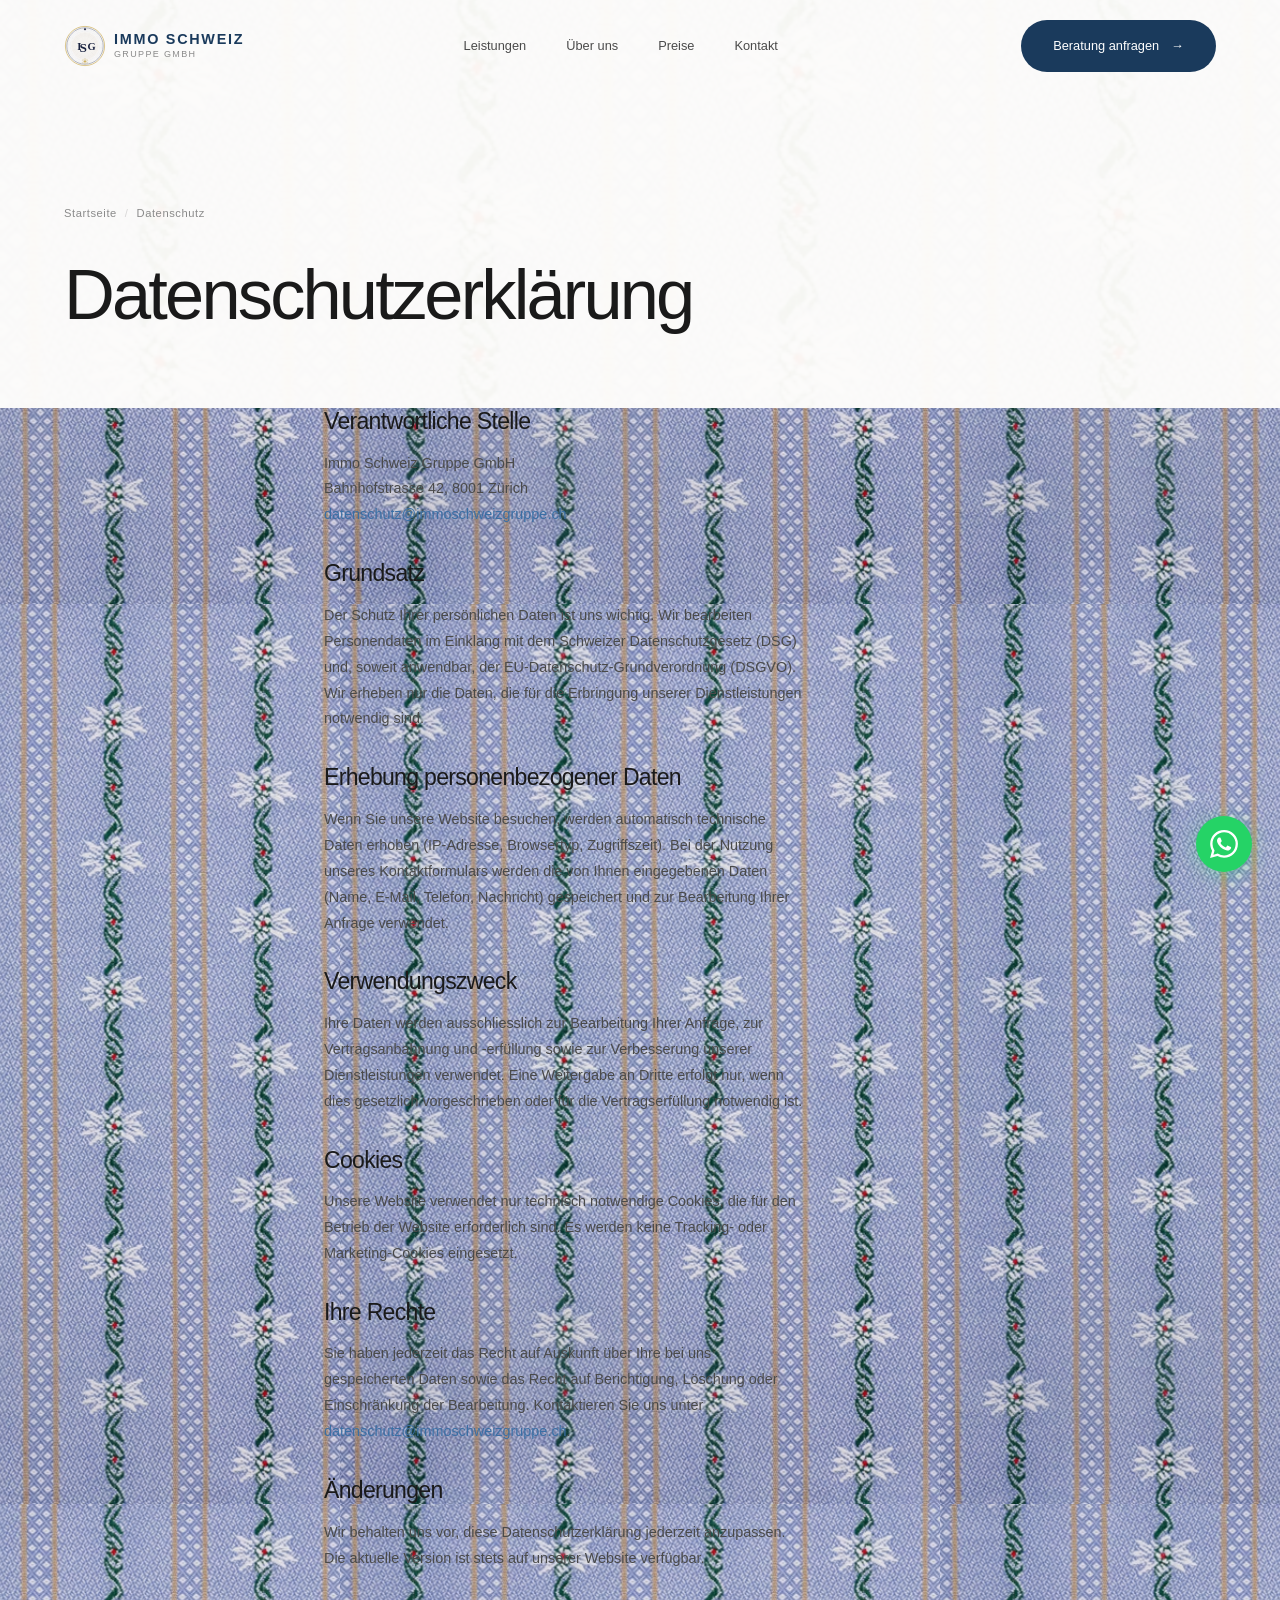
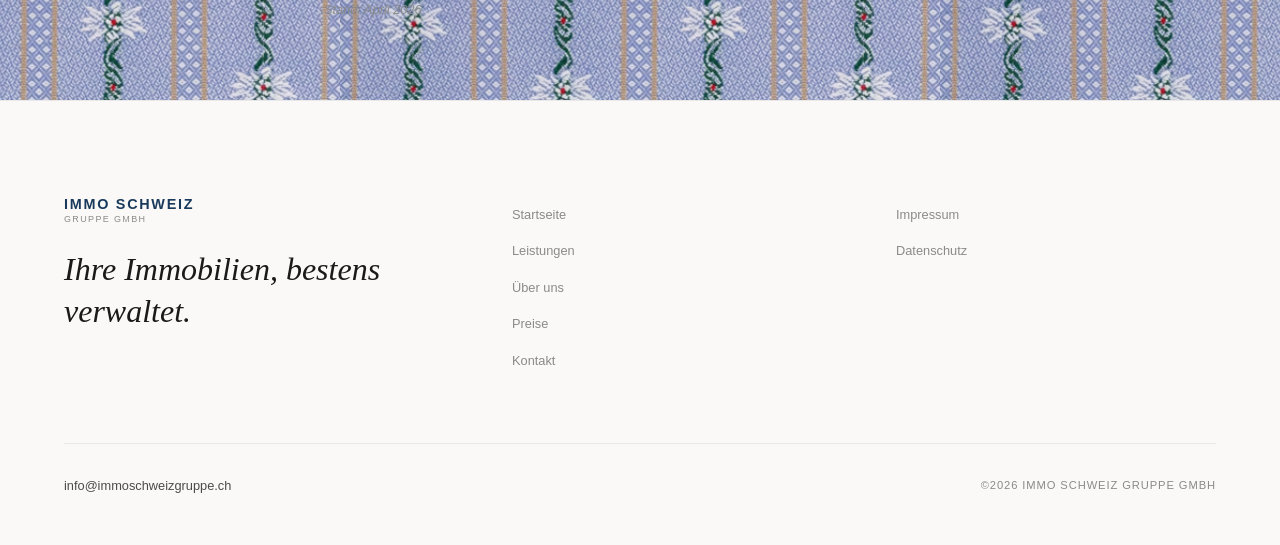
==== commit e7870493: "v6.0 — Editorial services layout, WhatsApp FAB, refined edelweiss loader, auto-running WebGL, fabric" ====
--- a/datenschutz.html
+++ b/datenschutz.html
@@ -11,6 +11,37 @@
   <link rel="stylesheet" href="index.css">
 </head>
 <body>
+  <!-- LOADING SCREEN -->
+  <div class="loader" id="siteLoader">
+    <svg class="loader-edelweiss" viewBox="0 0 120 120" width="80" height="80" fill="none" xmlns="http://www.w3.org/2000/svg">
+      <circle cx="60" cy="60" r="5" fill="#c9a84c" opacity="0.7"/>
+      <circle cx="60" cy="60" r="8" stroke="#c9a84c" stroke-width="0.5" fill="none" opacity="0.4"/>
+      <g class="loader-petals" fill="none">
+        <ellipse cx="60" cy="40" rx="4.5" ry="16" stroke="#8faec8" stroke-width="1" transform="rotate(0 60 60)"/>
+        <ellipse cx="60" cy="40" rx="4.5" ry="16" stroke="#8faec8" stroke-width="1" transform="rotate(60 60 60)"/>
+        <ellipse cx="60" cy="40" rx="4.5" ry="16" stroke="#8faec8" stroke-width="1" transform="rotate(120 60 60)"/>
+        <ellipse cx="60" cy="40" rx="4.5" ry="16" stroke="#8faec8" stroke-width="1" transform="rotate(180 60 60)"/>
+        <ellipse cx="60" cy="40" rx="4.5" ry="16" stroke="#8faec8" stroke-width="1" transform="rotate(240 60 60)"/>
+        <ellipse cx="60" cy="40" rx="4.5" ry="16" stroke="#8faec8" stroke-width="1" transform="rotate(300 60 60)"/>
+      </g>
+      <g class="loader-petals-outer" fill="none">
+        <ellipse cx="60" cy="34" rx="3" ry="12" stroke="#a5c4d8" stroke-width="0.7" transform="rotate(30 60 60)"/>
+        <ellipse cx="60" cy="34" rx="3" ry="12" stroke="#a5c4d8" stroke-width="0.7" transform="rotate(90 60 60)"/>
+        <ellipse cx="60" cy="34" rx="3" ry="12" stroke="#a5c4d8" stroke-width="0.7" transform="rotate(150 60 60)"/>
+        <ellipse cx="60" cy="34" rx="3" ry="12" stroke="#a5c4d8" stroke-width="0.7" transform="rotate(210 60 60)"/>
+        <ellipse cx="60" cy="34" rx="3" ry="12" stroke="#a5c4d8" stroke-width="0.7" transform="rotate(270 60 60)"/>
+        <ellipse cx="60" cy="34" rx="3" ry="12" stroke="#a5c4d8" stroke-width="0.7" transform="rotate(330 60 60)"/>
+      </g>
+      <g class="loader-hairs" stroke="#c0d4e2" stroke-width="0.3" fill="none" opacity="0.5">
+        <ellipse cx="60" cy="36" rx="2" ry="8" transform="rotate(15 60 60)"/>
+        <ellipse cx="60" cy="36" rx="2" ry="8" transform="rotate(75 60 60)"/>
+        <ellipse cx="60" cy="36" rx="2" ry="8" transform="rotate(135 60 60)"/>
+        <ellipse cx="60" cy="36" rx="2" ry="8" transform="rotate(195 60 60)"/>
+        <ellipse cx="60" cy="36" rx="2" ry="8" transform="rotate(255 60 60)"/>
+        <ellipse cx="60" cy="36" rx="2" ry="8" transform="rotate(315 60 60)"/>
+      </g>
+    </svg>
+  </div>
   <nav class="nav" id="mainNav"><div class="container"><div class="nav-inner">
     <a href="index.html" class="nav-logo"><img class="nav-logo-mark" src="assets/images/isg-sigil.svg" alt="ISG Sigil" width="42" height="42"><div class="nav-logo-text"><span>IMMO SCHWEIZ</span><span>Gruppe GmbH</span></div></a>
     <div class="nav-links" id="navLinks"><a href="leistungen.html">Leistungen</a><a href="ueber-uns.html">Über uns</a><a href="preise.html">Preise</a><a href="kontakt.html">Kontakt</a></div>
@@ -80,5 +111,10 @@
 
   <div class="mobile-cta"><div class="mobile-cta-inner"><a href="tel:+41440000000" class="cta-call">Anrufen</a><a href="kontakt.html" class="cta-contact">Beratung anfragen</a></div></div>
   <script src="main.js"></script>
+
+  <!-- WHATSAPP FAB -->
+  <a href="https://wa.me/41440000000" target="_blank" rel="noopener" class="whatsapp-fab" aria-label="WhatsApp">
+    <svg width="28" height="28" viewBox="0 0 24 24" fill="white"><path d="M17.472 14.382c-.297-.149-1.758-.867-2.03-.967-.273-.099-.471-.148-.67.15-.197.297-.767.966-.94 1.164-.173.199-.347.223-.644.075-.297-.15-1.255-.463-2.39-1.475-.883-.788-1.48-1.761-1.653-2.059-.173-.297-.018-.458.13-.606.134-.133.298-.347.446-.52.149-.174.198-.298.298-.497.099-.198.05-.371-.025-.52-.075-.149-.669-1.612-.916-2.207-.242-.579-.487-.5-.669-.51-.173-.008-.371-.01-.57-.01-.198 0-.52.074-.792.372-.272.297-1.04 1.016-1.04 2.479 0 1.462 1.065 2.875 1.213 3.074.149.198 2.096 3.2 5.077 4.487.709.306 1.262.489 1.694.625.712.227 1.36.195 1.871.118.571-.085 1.758-.719 2.006-1.413.248-.694.248-1.289.173-1.413-.074-.124-.272-.198-.57-.347m-5.421 7.403h-.004a9.87 9.87 0 01-5.031-1.378l-.361-.214-3.741.982.998-3.648-.235-.374a9.86 9.86 0 01-1.51-5.26c.001-5.45 4.436-9.884 9.888-9.884 2.64 0 5.122 1.03 6.988 2.898a9.825 9.825 0 012.893 6.994c-.003 5.45-4.437 9.884-9.885 9.884m8.413-18.297A11.815 11.815 0 0012.05 0C5.495 0 .16 5.335.157 11.892c0 2.096.547 4.142 1.588 5.945L.057 24l6.305-1.654a11.882 11.882 0 005.683 1.448h.005c6.554 0 11.89-5.335 11.893-11.893a11.821 11.821 0 00-3.48-8.413z"/></svg>
+  </a>
 </body>
 </html>
--- a/index.css
+++ b/index.css
@@ -12,7 +12,7 @@
   display: flex;
   align-items: center;
   justify-content: center;
-  transition: opacity 0.6s ease, visibility 0.6s ease;
+  transition: opacity 0.8s ease, visibility 0.8s ease;
 }
 .loader.loaded {
   opacity: 0;
@@ -20,22 +20,25 @@
   pointer-events: none;
 }
 .loader-edelweiss {
-  width: 64px; height: 64px;
-  animation: loaderSpin 3s linear infinite;
+  width: 80px; height: 80px;
+  animation: loaderSpin 4s linear infinite;
 }
 .loader-petals {
-  animation: loaderPulse 1.5s ease-in-out infinite;
+  animation: loaderPulse 2s ease-in-out infinite;
 }
 .loader-petals-outer {
-  animation: loaderPulse 1.5s ease-in-out 0.3s infinite;
+  animation: loaderPulse 2s ease-in-out 0.4s infinite;
+}
+.loader-hairs {
+  animation: loaderPulse 2s ease-in-out 0.8s infinite;
 }
 @keyframes loaderSpin {
   from { transform: rotate(0deg); }
   to { transform: rotate(360deg); }
 }
 @keyframes loaderPulse {
-  0%, 100% { opacity: 0.4; transform: scale(0.95); }
-  50% { opacity: 1; transform: scale(1.05); }
+  0%, 100% { opacity: 0.3; transform: scale(0.92); }
+  50% { opacity: 1; transform: scale(1.08); }
 }
 
 @import url('https://fonts.googleapis.com/css2?family=Inter:ital,wght@0,200;0,300;0,400;0,500;0,600;0,700;1,300;1,400&family=Playfair+Display:ital,wght@0,400;0,500;0,600;0,700;1,400;1,500;1,600&display=swap');
@@ -637,20 +640,20 @@
   position: relative;
 }
 .section-light {
-  background: var(--bg);
+  background-color: var(--bg);
   background-image: url('assets/images/edelweiss-fabric.avif');
-  background-size: cover;
+  background-size: 600px;
   background-position: center;
-  background-blend-mode: soft-light;
-  background-repeat: no-repeat;
+  background-blend-mode: multiply;
+  background-repeat: repeat;
 }
 .section-warm {
-  background: var(--bg-warm);
+  background-color: var(--bg-warm);
   background-image: url('assets/images/edelweiss-fabric.avif');
-  background-size: cover;
+  background-size: 600px;
   background-position: center;
-  background-blend-mode: soft-light;
-  background-repeat: no-repeat;
+  background-blend-mode: multiply;
+  background-repeat: repeat;
 }
 .section-dark { background: var(--bg-dark); color: white; }
 .section-dark h2, .section-dark h3 { color: white; }
@@ -820,69 +823,76 @@
 .section-dark .stat-label { color: var(--text-light-muted); }
 
 /* ═══════════════════════════════════════════
-   SERVICE CARDS
-   ═══════════════════════════════════════════ */
-.services-grid {
-  display: grid;
-  grid-template-columns: repeat(3, 1fr);
-  gap: var(--space-6);
-}
-
-.service-card {
-  background: var(--bg-card);
-  border: 1px solid var(--border);
-  border-radius: var(--radius-xl);
-  padding: var(--space-10);
+   SERVICES — EDITORIAL ROWS
+   ═══════════════════════════════════════════ */
+.services-editorial {
+  max-width: 900px;
+  margin: 0 auto;
+}
+
+.service-row {
+  display: flex;
+  align-items: center;
+  gap: var(--space-8);
+  padding: var(--space-8) 0;
+  border-bottom: 1px solid var(--border);
   transition: all var(--duration) var(--ease);
-  text-align: center;
-}
-.service-card:hover {
-  border-color: var(--border-hover);
-  transform: translateY(-4px);
-  box-shadow: var(--shadow-lg);
-}
-
-.section-dark .service-card {
-  background: var(--bg-dark-card);
+}
+.service-row:first-child {
+  border-top: 1px solid var(--border);
+}
+.service-row:hover {
+  padding-left: var(--space-4);
+}
+
+.service-num {
+  font-family: var(--font-display);
+  font-size: var(--text-3xl);
+  font-weight: 300;
+  color: var(--blue-300);
+  min-width: 52px;
+  line-height: 1;
+  letter-spacing: -0.02em;
+}
+
+.service-info {
+  flex: 1;
+}
+.service-info h3 {
+  font-size: var(--text-xl);
+  font-weight: 500;
+  color: var(--text-heading);
+  margin-bottom: var(--space-2);
+}
+.service-info p {
+  font-size: var(--text-sm);
+  color: var(--text-muted);
+  font-weight: 300;
+  line-height: 1.6;
+}
+
+.service-arrow {
+  font-size: var(--text-2xl);
+  color: var(--blue-400);
+  opacity: 0;
+  transform: translateX(-8px);
+  transition: all var(--duration-fast) var(--ease);
+  text-decoration: none;
+  flex-shrink: 0;
+}
+.service-row:hover .service-arrow {
+  opacity: 1;
+  transform: translateX(0);
+}
+
+/* Dark variant */
+.section-dark .service-row {
   border-color: rgba(255,255,255,0.08);
 }
-.section-dark .service-card:hover {
-  border-color: rgba(255,255,255,0.15);
-  box-shadow: 0 20px 60px rgba(0,0,0,0.4);
-}
-
-.service-card .icon-box {
-  width: 48px; height: 48px;
-  display: flex;
-  align-items: center;
-  justify-content: center;
-  border-radius: var(--radius-md);
-  background: var(--blue-50);
-  margin: 0 auto var(--space-6);
-}
-.section-dark .service-card .icon-box {
-  background: rgba(255,255,255,0.06);
-  border: 1px solid rgba(255,255,255,0.08);
-}
-
-.service-card .icon-box svg {
-  width: 24px; height: 24px; color: var(--blue-600); stroke-width: 1.5;
-}
-.service-card h3 { font-size: var(--text-xl); font-weight: 500; margin-bottom: var(--space-4); }
-.service-card p { font-size: var(--text-sm); color: var(--text-muted); line-height: 1.7; font-weight: 300; }
-.section-dark .service-card p { color: var(--text-light-muted); }
-
-.card-link {
-  display: inline-flex;
-  align-items: center;
-  gap: var(--space-2);
-  margin-top: var(--space-6);
-  font-size: var(--text-sm);
-  font-weight: 500;
-  color: var(--blue-600);
-  transition: gap var(--duration-fast) var(--ease);
-}
-.service-card:hover .card-link { gap: var(--space-4); }
+.section-dark .service-num { color: var(--blue-400); }
+.section-dark .service-info h3 { color: white; }
+.section-dark .service-info p { color: var(--text-light-muted); }
+.section-dark .service-arrow { color: var(--blue-300); }
 
 /* ═══════════════════════════════════════════
    SPLIT LAYOUT
@@ -1276,7 +1286,7 @@
 /* ═══════════════════════════════════════════
    MATTERHORN TRAIL PROCESS
    ═══════════════════════════════════════════ */
-.matterhorn-section { overflow: hidden; padding-bottom: var(--space-4); }
+.matterhorn-section { overflow: hidden; padding-bottom: 0; }
 .matterhorn-trail {
   position: relative;
   min-height: 600px;
@@ -1447,3 +1457,82 @@
   }
   .trail-card { max-width: 100%; }
 }
+
+/* ═══════════════════════════════════════════
+   WHATSAPP FAB
+   ═══════════════════════════════════════════ */
+.whatsapp-fab {
+  position: fixed;
+  bottom: 28px;
+  right: 28px;
+  z-index: 999;
+  width: 56px;
+  height: 56px;
+  border-radius: 50%;
+  background: #25d366;
+  color: white;
+  display: flex;
+  align-items: center;
+  justify-content: center;
+  box-shadow: 0 4px 20px rgba(37, 211, 102, 0.35);
+  transition: all var(--duration-fast) var(--ease);
+}
+.whatsapp-fab:hover {
+  transform: scale(1.1);
+  box-shadow: 0 6px 28px rgba(37, 211, 102, 0.5);
+}
+.whatsapp-fab svg {
+  width: 28px;
+  height: 28px;
+}
+@media (max-width: 768px) {
+  .whatsapp-fab {
+    bottom: 80px;
+    right: 16px;
+    width: 50px;
+    height: 50px;
+  }
+}
+
+/* ═══════════════════════════════════════════
+   NAV PHONE ICON
+   ═══════════════════════════════════════════ */
+.nav-phone {
+  display: flex;
+  align-items: center;
+  justify-content: center;
+  width: 36px;
+  height: 36px;
+  border-radius: 50%;
+  border: 1px solid rgba(255,255,255,0.2);
+  color: white;
+  transition: all var(--duration-fast) var(--ease);
+  margin-right: var(--space-2);
+}
+.nav-phone:hover {
+  background: rgba(255,255,255,0.12);
+  border-color: rgba(255,255,255,0.4);
+  transform: scale(1.08);
+}
+.nav-phone svg {
+  width: 18px;
+  height: 18px;
+  stroke: currentColor;
+}
+.nav--hero-mode.scrolled .nav-phone,
+.nav:not(.nav--hero-mode) .nav-phone {
+  color: var(--blue-800);
+  border-color: var(--border);
+}
+.nav--hero-mode.scrolled .nav-phone:hover,
+.nav:not(.nav--hero-mode) .nav-phone:hover {
+  background: var(--blue-50);
+  border-color: var(--blue-200);
+}
+
+/* ═══════════════════════════════════════════
+   WHITE STRIPE FIX — eliminate gaps between sections
+   ═══════════════════════════════════════════ */
+.section + .section {
+  margin-top: -1px;
+}
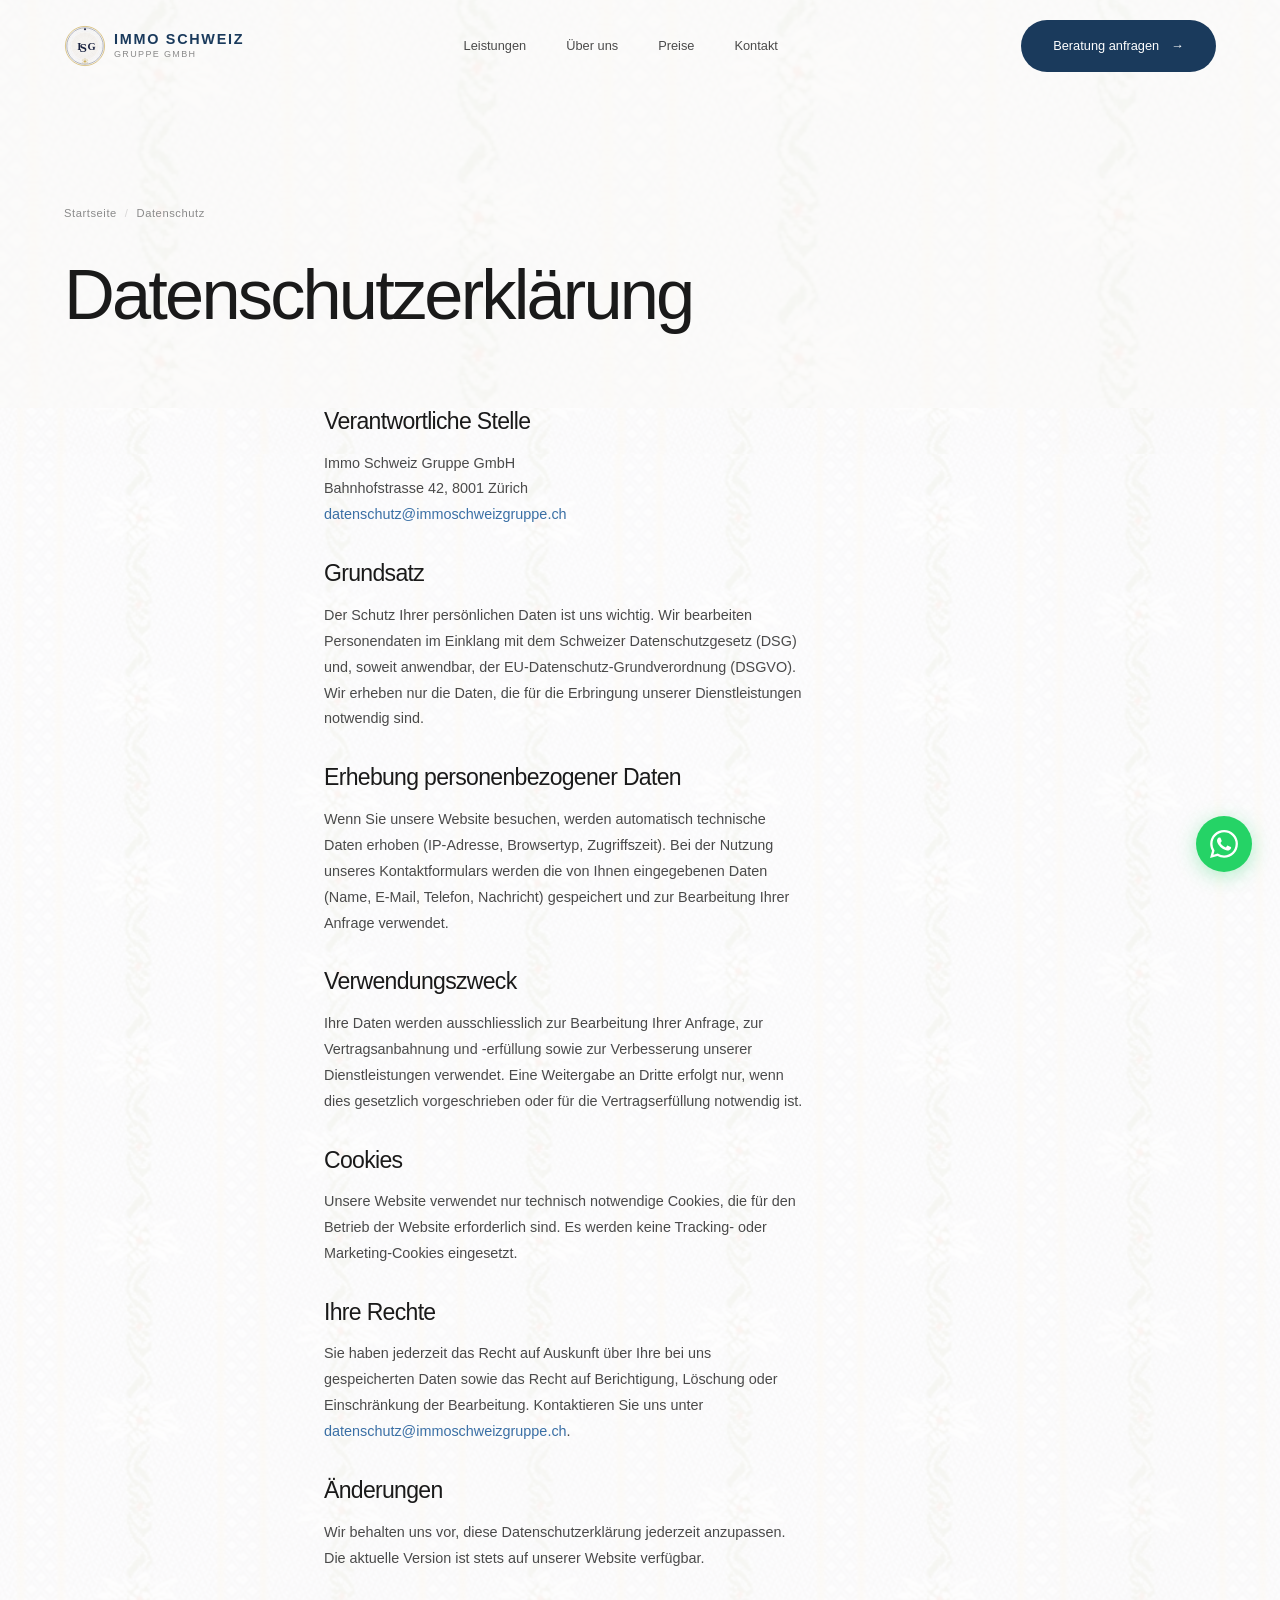
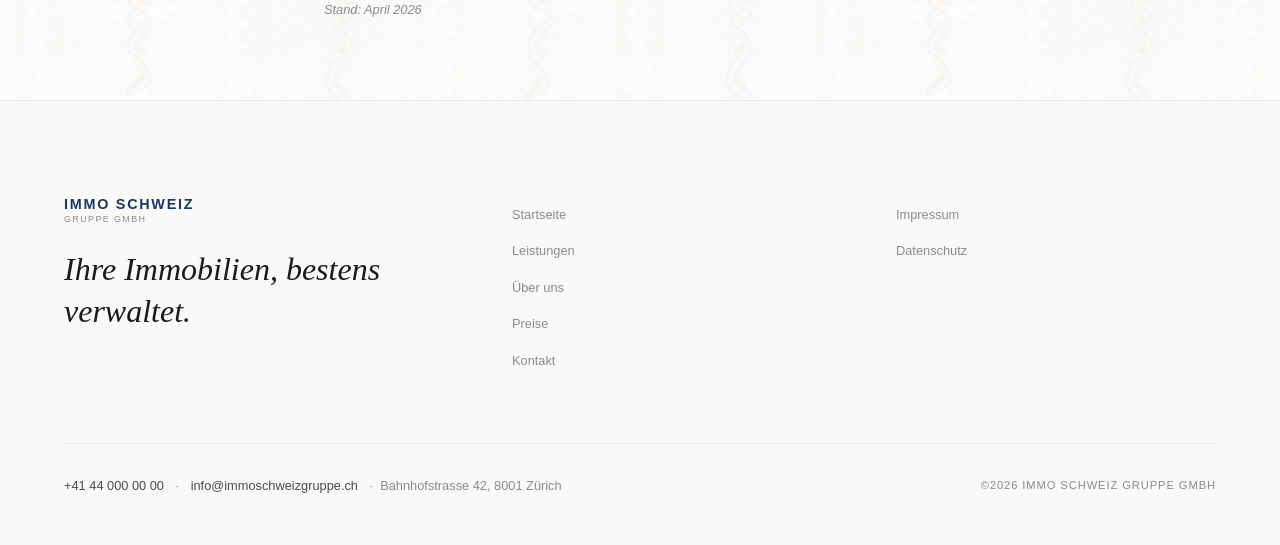
==== commit e103b05c: "v6.2 Pill nav top + phone icon, remove timeline, symbols instead of numbers, full contact info in fo" ====
--- a/datenschutz.html
+++ b/datenschutz.html
@@ -106,7 +106,7 @@
       <div class="footer-links"><a href="index.html">Startseite</a><a href="leistungen.html">Leistungen</a><a href="ueber-uns.html">Über uns</a><a href="preise.html">Preise</a><a href="kontakt.html">Kontakt</a></div>
       <div class="footer-links"><a href="impressum.html">Impressum</a><a href="datenschutz.html">Datenschutz</a></div>
     </div>
-    <div class="footer-bottom"><div class="footer-bottom-left"><a href="mailto:info@immoschweizgruppe.ch">info@immoschweizgruppe.ch</a></div><div class="footer-bottom-right">©2026 Immo Schweiz Gruppe GmbH</div></div>
+    <div class="footer-bottom"><div class="footer-bottom-left"><a href="tel:+41440000000">+41 44 000 00 00</a> &nbsp;·&nbsp; <a href="mailto:info@immoschweizgruppe.ch">info@immoschweizgruppe.ch</a> &nbsp;·&nbsp; Bahnhofstrasse 42, 8001 Zürich</div><div class="footer-bottom-right">©2026 Immo Schweiz Gruppe GmbH</div></div>
   </div></footer>
 
   <div class="mobile-cta"><div class="mobile-cta-inner"><a href="tel:+41440000000" class="cta-call">Anrufen</a><a href="kontakt.html" class="cta-contact">Beratung anfragen</a></div></div>
--- a/index.css
+++ b/index.css
@@ -326,7 +326,7 @@
 
 /* ── Floating Pill Nav (after hero) ── */
 .nav.nav-side {
-  top: auto; bottom: var(--space-8); left: 50%; right: auto;
+  top: var(--space-4); bottom: auto; left: 50%; right: auto;
   transform: translateX(-50%);
   width: auto; height: auto;
   padding: var(--space-2) var(--space-3);
@@ -380,6 +380,19 @@
   background: var(--blue-800);
 }
 .nav.nav-side .nav-cta { display: none; }
+.nav.nav-side .nav-phone {
+  display: flex;
+  color: var(--blue-800);
+  border-color: var(--border);
+  width: 32px;
+  height: 32px;
+  margin-right: 0;
+  margin-left: var(--space-1);
+}
+.nav.nav-side .nav-phone:hover {
+  background: var(--blue-50);
+  border-color: var(--blue-200);
+}
 .nav.nav-side .menu-toggle { display: none; }
 
 /* Transition: nav vanishing then appearing as side */
@@ -393,7 +406,7 @@
   animation: slideInPill 0.5s cubic-bezier(0.16, 1, 0.3, 1) forwards;
 }
 @keyframes slideInPill {
-  from { transform: translateX(-50%) translateY(30px); opacity: 0; }
+  from { transform: translateX(-50%) translateY(-30px); opacity: 0; }
   to { transform: translateX(-50%) translateY(0); opacity: 1; }
 }
 
@@ -438,7 +451,7 @@
   flex-shrink: 0;
   border-radius: 50%;
 }
-.nav--hero-mode .nav-logo-mark { filter: brightness(10); }
+.nav--hero-mode .nav-logo-mark { filter: brightness(1.8) drop-shadow(0 0 4px rgba(255,255,255,0.3)); }
 .nav--hero-mode.scrolled .nav-logo-mark { filter: none; }
 
 .nav-logo-text { display: flex; flex-direction: column; }
@@ -642,17 +655,17 @@
 .section-light {
   background-color: var(--bg);
   background-image: url('assets/images/edelweiss-fabric.avif');
-  background-size: 600px;
+  background-size: 800px;
   background-position: center;
-  background-blend-mode: multiply;
+  background-blend-mode: overlay;
   background-repeat: repeat;
 }
 .section-warm {
   background-color: var(--bg-warm);
   background-image: url('assets/images/edelweiss-fabric.avif');
-  background-size: 600px;
+  background-size: 800px;
   background-position: center;
-  background-blend-mode: multiply;
+  background-blend-mode: overlay;
   background-repeat: repeat;
 }
 .section-dark { background: var(--bg-dark); color: white; }
@@ -821,6 +834,45 @@
   line-height: 1.5;
 }
 .section-dark .stat-label { color: var(--text-light-muted); }
+
+/* ═══════════════════════════════════════════
+   HIGHLIGHTS — Symbol-based (replaces stats)
+   ═══════════════════════════════════════════ */
+.highlights-row {
+  display: grid;
+  grid-template-columns: repeat(4, 1fr);
+  gap: var(--space-10);
+  text-align: center;
+}
+.highlight-item {
+  display: flex;
+  flex-direction: column;
+  align-items: center;
+}
+.highlight-icon {
+  width: 56px;
+  height: 56px;
+  color: var(--blue-300);
+  margin-bottom: var(--space-6);
+  stroke-linecap: round;
+  stroke-linejoin: round;
+}
+.highlight-item h3 {
+  font-size: var(--text-xl);
+  font-weight: 500;
+  color: white;
+  margin-bottom: var(--space-3);
+}
+.highlight-item p {
+  font-size: var(--text-sm);
+  color: var(--text-light-muted);
+  font-weight: 300;
+  line-height: 1.6;
+  max-width: 22ch;
+}
+@media (max-width: 768px) {
+  .highlights-row { grid-template-columns: repeat(2, 1fr); gap: var(--space-8); }
+}
 
 /* ═══════════════════════════════════════════
    SERVICES — EDITORIAL ROWS
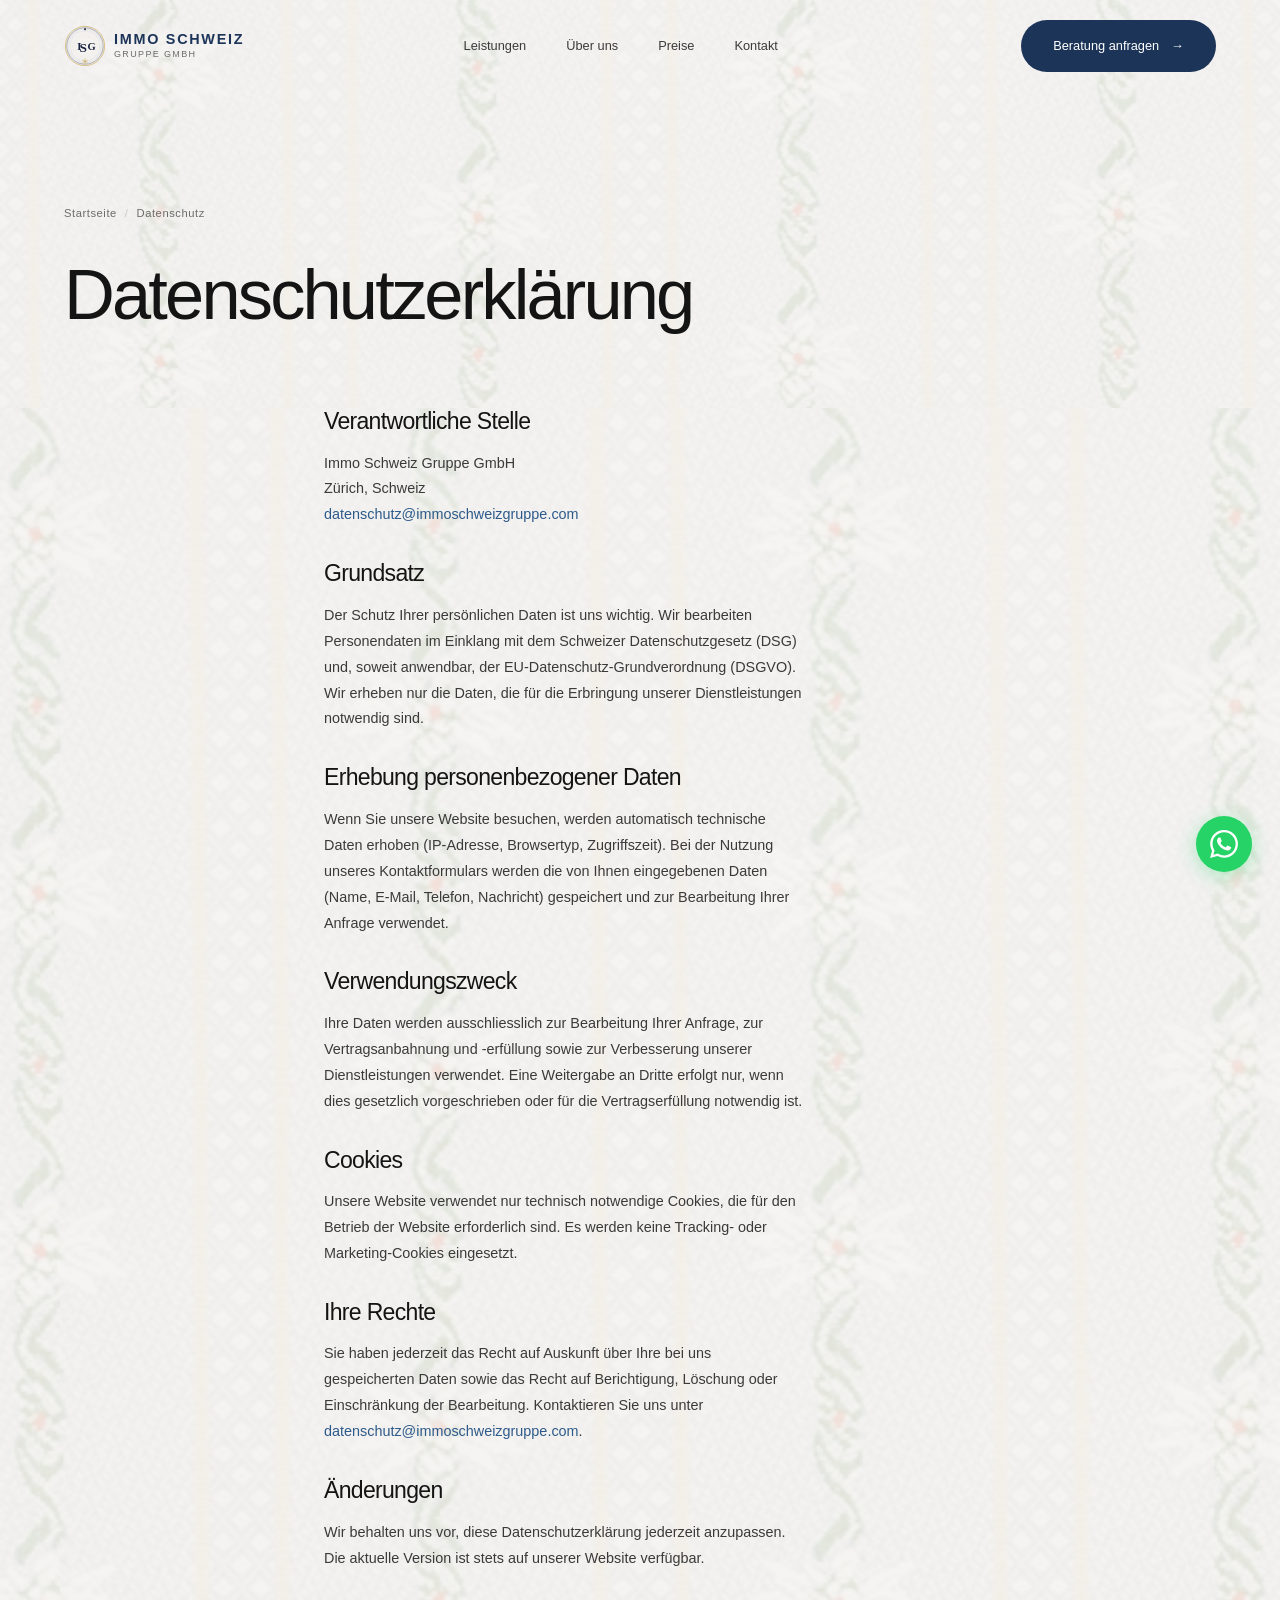
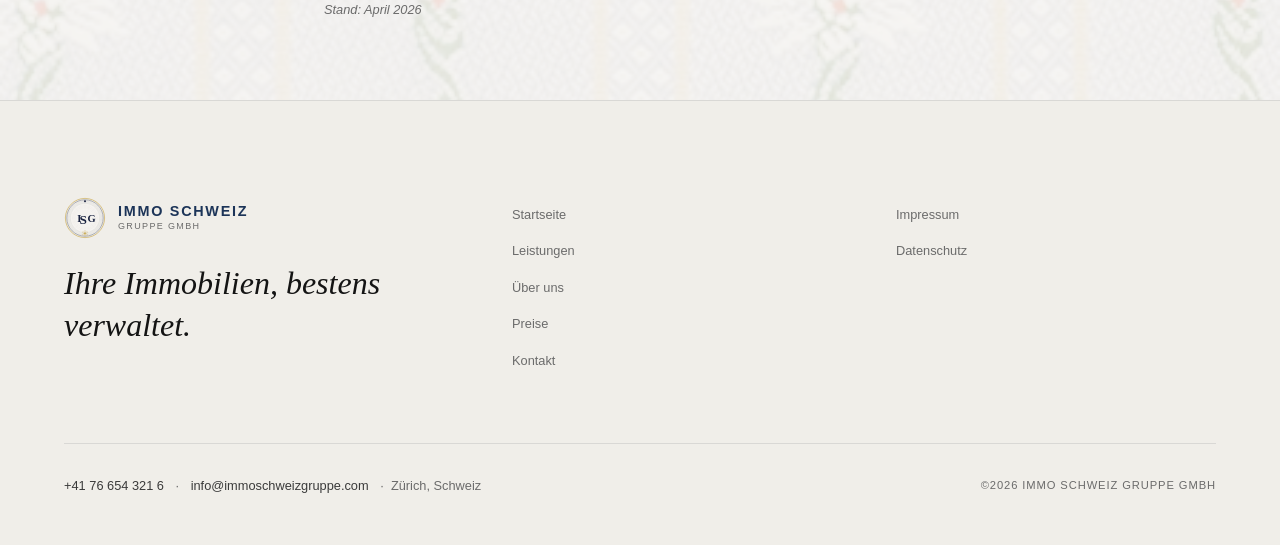
==== commit 8027b4fc: "v8.0: Refine colors, remove FAQ, fix contacts, single location, footer logo - Lightened navy palette" ====
--- a/datenschutz.html
+++ b/datenschutz.html
@@ -62,8 +62,8 @@
         <h3 style="margin-bottom: var(--space-4);">Verantwortliche Stelle</h3>
         <p style="color: var(--text-secondary); line-height: 1.8; margin-bottom: var(--space-8);">
           Immo Schweiz Gruppe GmbH<br>
-          Bahnhofstrasse 42, 8001 Zürich<br>
-          <a href="mailto:datenschutz@immoschweizgruppe.ch" style="color: var(--blue-600);">datenschutz@immoschweizgruppe.ch</a>
+          Zürich, Schweiz<br>
+          <a href="mailto:datenschutz@immoschweizgruppe.com" style="color: var(--blue-600);">datenschutz@immoschweizgruppe.com</a>
         </p>
 
         <h3 style="margin-bottom: var(--space-4);">Grundsatz</h3>
@@ -88,7 +88,7 @@
 
         <h3 style="margin-bottom: var(--space-4);">Ihre Rechte</h3>
         <p style="color: var(--text-secondary); line-height: 1.8; margin-bottom: var(--space-8);">
-          Sie haben jederzeit das Recht auf Auskunft über Ihre bei uns gespeicherten Daten sowie das Recht auf Berichtigung, Löschung oder Einschränkung der Bearbeitung. Kontaktieren Sie uns unter <a href="mailto:datenschutz@immoschweizgruppe.ch" style="color: var(--blue-600);">datenschutz@immoschweizgruppe.ch</a>.
+          Sie haben jederzeit das Recht auf Auskunft über Ihre bei uns gespeicherten Daten sowie das Recht auf Berichtigung, Löschung oder Einschränkung der Bearbeitung. Kontaktieren Sie uns unter <a href="mailto:datenschutz@immoschweizgruppe.com" style="color: var(--blue-600);">datenschutz@immoschweizgruppe.com</a>.
         </p>
 
         <h3 style="margin-bottom: var(--space-4);">Änderungen</h3>
@@ -102,18 +102,18 @@
 
   <footer class="footer"><div class="container">
     <div class="footer-top" data-reveal>
-      <div class="footer-brand"><div class="nav-logo-text"><span>IMMO SCHWEIZ</span><span>Gruppe GmbH</span></div><p class="footer-tagline">Ihre <em>Immobilien,</em> bestens verwaltet.</p></div>
+      <div class="footer-brand"><a href="index.html" class="nav-logo"><img class="nav-logo-mark" src="assets/images/isg-sigil.svg" alt="ISG" width="42" height="42"><div class="nav-logo-text"><span>IMMO SCHWEIZ</span><span>GRUPPE GMBH</span></div></a><p class="footer-tagline">Ihre <em>Immobilien,</em> bestens verwaltet.</p></div>
       <div class="footer-links"><a href="index.html">Startseite</a><a href="leistungen.html">Leistungen</a><a href="ueber-uns.html">Über uns</a><a href="preise.html">Preise</a><a href="kontakt.html">Kontakt</a></div>
       <div class="footer-links"><a href="impressum.html">Impressum</a><a href="datenschutz.html">Datenschutz</a></div>
     </div>
-    <div class="footer-bottom"><div class="footer-bottom-left"><a href="tel:+41440000000">+41 44 000 00 00</a> &nbsp;·&nbsp; <a href="mailto:info@immoschweizgruppe.ch">info@immoschweizgruppe.ch</a> &nbsp;·&nbsp; Bahnhofstrasse 42, 8001 Zürich</div><div class="footer-bottom-right">©2026 Immo Schweiz Gruppe GmbH</div></div>
+    <div class="footer-bottom"><div class="footer-bottom-left"><a href="tel:+41766543216">+41 76 654 321 6</a> &nbsp;·&nbsp; <a href="mailto:info@immoschweizgruppe.com">info@immoschweizgruppe.com</a> &nbsp;·&nbsp; Zürich, Schweiz</div><div class="footer-bottom-right">©2026 Immo Schweiz Gruppe GmbH</div></div>
   </div></footer>
 
-  <div class="mobile-cta"><div class="mobile-cta-inner"><a href="tel:+41440000000" class="cta-call">Anrufen</a><a href="kontakt.html" class="cta-contact">Beratung anfragen</a></div></div>
+  <div class="mobile-cta"><div class="mobile-cta-inner"><a href="tel:+41766543216" class="cta-call">Anrufen</a><a href="kontakt.html" class="cta-contact">Beratung anfragen</a></div></div>
   <script src="main.js"></script>
 
   <!-- WHATSAPP FAB -->
-  <a href="https://wa.me/41440000000" target="_blank" rel="noopener" class="whatsapp-fab" aria-label="WhatsApp">
+  <a href="https://wa.me/41766543216" target="_blank" rel="noopener" class="whatsapp-fab" aria-label="WhatsApp">
     <svg width="28" height="28" viewBox="0 0 24 24" fill="white"><path d="M17.472 14.382c-.297-.149-1.758-.867-2.03-.967-.273-.099-.471-.148-.67.15-.197.297-.767.966-.94 1.164-.173.199-.347.223-.644.075-.297-.15-1.255-.463-2.39-1.475-.883-.788-1.48-1.761-1.653-2.059-.173-.297-.018-.458.13-.606.134-.133.298-.347.446-.52.149-.174.198-.298.298-.497.099-.198.05-.371-.025-.52-.075-.149-.669-1.612-.916-2.207-.242-.579-.487-.5-.669-.51-.173-.008-.371-.01-.57-.01-.198 0-.52.074-.792.372-.272.297-1.04 1.016-1.04 2.479 0 1.462 1.065 2.875 1.213 3.074.149.198 2.096 3.2 5.077 4.487.709.306 1.262.489 1.694.625.712.227 1.36.195 1.871.118.571-.085 1.758-.719 2.006-1.413.248-.694.248-1.289.173-1.413-.074-.124-.272-.198-.57-.347m-5.421 7.403h-.004a9.87 9.87 0 01-5.031-1.378l-.361-.214-3.741.982.998-3.648-.235-.374a9.86 9.86 0 01-1.51-5.26c.001-5.45 4.436-9.884 9.888-9.884 2.64 0 5.122 1.03 6.988 2.898a9.825 9.825 0 012.893 6.994c-.003 5.45-4.437 9.884-9.885 9.884m8.413-18.297A11.815 11.815 0 0012.05 0C5.495 0 .16 5.335.157 11.892c0 2.096.547 4.142 1.588 5.945L.057 24l6.305-1.654a11.882 11.882 0 005.683 1.448h.005c6.554 0 11.89-5.335 11.893-11.893a11.821 11.821 0 00-3.48-8.413z"/></svg>
   </a>
 </body>
--- a/index.css
+++ b/index.css
@@ -54,41 +54,41 @@
 button { cursor: pointer; }
 
 /* ═══════════════════════════════════════════
-   DESIGN TOKENS — LIGHT ALPINE
+   DESIGN TOKENS — LUXURY SWISS NAVY & GOLD
    ═══════════════════════════════════════════ */
 :root {
   /* SURFACES */
-  --bg: #faf9f7;
-  --bg-warm: #f5f3ef;
-  --bg-card: #ffffff;
-  --bg-dark: #0f1a2a;
-  --bg-dark-card: #162033;
-  --border: rgba(15, 26, 42, 0.08);
-  --border-hover: rgba(15, 26, 42, 0.15);
+  --bg: #f0eee9;
+  --bg-warm: #e8e4dd;
+  --bg-card: #f7f5f2;
+  --bg-dark: #162540;
+  --bg-dark-card: #1e3050;
+  --border: rgba(15, 26, 42, 0.1);
+  --border-hover: rgba(15, 26, 42, 0.2);
 
   /* TEXT */
-  --text-primary: #1a1a1a;
-  --text-secondary: #4a4a4a;
-  --text-muted: #8a8a8a;
-  --text-light: rgba(255,255,255,0.85);
+  --text-primary: #141414;
+  --text-secondary: #3a3a3a;
+  --text-muted: #6b6b6b;
+  --text-light: rgba(255,255,255,0.92);
   --text-light-muted: rgba(255,255,255,0.55);
 
-  /* ALPINE BLUE */
-  --blue-900: #0f2540;
-  --blue-800: #1a3a5c;
-  --blue-700: #2c5282;
-  --blue-600: #3a6fa5;
-  --blue-500: #4a85b8;
-  --blue-400: #6ba3d0;
-  --blue-300: #8ebfe0;
-  --blue-200: #bdd8ed;
-  --blue-100: #dceaf5;
-  --blue-50: #eef4f9;
+  /* ALPINE NAVY */
+  --blue-900: #142240;
+  --blue-800: #1c3458;
+  --blue-700: #1e3f66;
+  --blue-600: #2d5a8a;
+  --blue-500: #3d72a8;
+  --blue-400: #5a8fc0;
+  --blue-300: #7daad4;
+  --blue-200: #a8c8e4;
+  --blue-100: #d1e2f0;
+  --blue-50: #e8eff6;
 
   /* GOLD ACCENTS */
-  --gold: #b8963e;
-  --gold-light: #d4b872;
-  --gold-muted: rgba(184, 150, 62, 0.12);
+  --gold: #c4a24a;
+  --gold-light: #dbbf6c;
+  --gold-muted: rgba(196, 162, 74, 0.15);
 
   /* SWISS RED */
   --swiss-red: #d4242b;
@@ -235,7 +235,7 @@
   font-weight: 600;
   letter-spacing: 0.15em;
   text-transform: uppercase;
-  color: var(--blue-600);
+  color: var(--gold);
 }
 
 .overline-light { color: var(--text-light-muted); }
@@ -655,23 +655,58 @@
 .section-light {
   background-color: var(--bg);
   background-image: url('assets/images/edelweiss-fabric.avif');
-  background-size: 800px;
+  background-size: 1600px;
   background-position: center;
-  background-blend-mode: overlay;
+  background-blend-mode: soft-light;
   background-repeat: repeat;
+  opacity: 1;
 }
 .section-warm {
   background-color: var(--bg-warm);
   background-image: url('assets/images/edelweiss-fabric.avif');
-  background-size: 800px;
+  background-size: 1600px;
   background-position: center;
-  background-blend-mode: overlay;
+  background-blend-mode: soft-light;
   background-repeat: repeat;
 }
 .section-dark { background: var(--bg-dark); color: white; }
 .section-dark h2, .section-dark h3 { color: white; }
 .section-dark p { color: var(--text-light-muted); }
-.section-dark .overline { color: var(--blue-300); }
+.section-dark .overline { color: var(--gold-light); }
+
+/* Smooth section transitions */
+.section-dark + .section-light,
+.section-dark + .section-warm {
+  position: relative;
+}
+.section-dark + .section-light::before,
+.section-dark + .section-warm::before {
+  content: '';
+  position: absolute;
+  top: -2px;
+  left: 0;
+  right: 0;
+  height: 60px;
+  background: linear-gradient(to bottom, var(--bg-dark), transparent);
+  pointer-events: none;
+  z-index: 1;
+}
+.section-light + .section-dark,
+.section-warm + .section-dark {
+  position: relative;
+}
+.section-light + .section-dark::before,
+.section-warm + .section-dark::before {
+  content: '';
+  position: absolute;
+  top: -2px;
+  left: 0;
+  right: 0;
+  height: 60px;
+  background: linear-gradient(to bottom, var(--bg), transparent);
+  pointer-events: none;
+  z-index: 1;
+}
 
 .section-header { margin-bottom: var(--space-16); }
 .section-header .overline { margin-bottom: var(--space-5); }
@@ -875,76 +910,112 @@
 }
 
 /* ═══════════════════════════════════════════
-   SERVICES — EDITORIAL ROWS
-   ═══════════════════════════════════════════ */
-.services-editorial {
-  max-width: 900px;
-  margin: 0 auto;
-}
-
-.service-row {
-  display: flex;
-  align-items: center;
-  gap: var(--space-8);
-  padding: var(--space-8) 0;
-  border-bottom: 1px solid var(--border);
+   SERVICES — HORIZONTAL SCROLL CARDS
+   ═══════════════════════════════════════════ */
+.services-scroll {
+  display: grid;
+  grid-template-columns: repeat(3, 1fr);
+  gap: var(--space-6);
+}
+
+.service-card-h {
+  background: rgba(255,255,255,0.04);
+  border: 1px solid rgba(255,255,255,0.08);
+  border-radius: var(--radius-lg);
+  padding: var(--space-10) var(--space-8);
   transition: all var(--duration) var(--ease);
-}
-.service-row:first-child {
-  border-top: 1px solid var(--border);
-}
-.service-row:hover {
-  padding-left: var(--space-4);
-}
-
-.service-num {
+  position: relative;
+}
+.service-card-h:hover {
+  background: rgba(255,255,255,0.08);
+  border-color: rgba(196,162,74,0.25);
+  transform: translateY(-4px);
+  box-shadow: 0 20px 40px rgba(0,0,0,0.3);
+}
+
+.service-card-icon {
+  width: 44px;
+  height: 44px;
+  color: var(--gold);
+  margin-bottom: var(--space-6);
+  stroke-linecap: round;
+  stroke-linejoin: round;
+}
+
+.service-card-num {
   font-family: var(--font-display);
-  font-size: var(--text-3xl);
+  font-size: var(--text-xs);
   font-weight: 300;
-  color: var(--blue-300);
-  min-width: 52px;
-  line-height: 1;
-  letter-spacing: -0.02em;
-}
-
-.service-info {
-  flex: 1;
-}
-.service-info h3 {
-  font-size: var(--text-xl);
+  color: var(--gold);
+  letter-spacing: 0.1em;
+  display: block;
+  margin-bottom: var(--space-3);
+  opacity: 0.6;
+}
+
+.service-card-h h3 {
+  font-size: var(--text-lg);
   font-weight: 500;
-  color: var(--text-heading);
-  margin-bottom: var(--space-2);
-}
-.service-info p {
+  color: white;
+  margin-bottom: var(--space-3);
+  line-height: 1.3;
+}
+.service-card-h p {
   font-size: var(--text-sm);
-  color: var(--text-muted);
+  color: var(--text-light-muted);
   font-weight: 300;
   line-height: 1.6;
 }
 
-.service-arrow {
-  font-size: var(--text-2xl);
-  color: var(--blue-400);
-  opacity: 0;
-  transform: translateX(-8px);
-  transition: all var(--duration-fast) var(--ease);
-  text-decoration: none;
-  flex-shrink: 0;
-}
-.service-row:hover .service-arrow {
-  opacity: 1;
-  transform: translateX(0);
-}
-
-/* Dark variant */
-.section-dark .service-row {
-  border-color: rgba(255,255,255,0.08);
-}
-.section-dark .service-num { color: var(--blue-400); }
-.section-dark .service-info h3 { color: white; }
-.section-dark .service-info p { color: var(--text-light-muted); }
-.section-dark .service-arrow { color: var(--blue-300); }
+@media (max-width: 1024px) {
+  .services-scroll { grid-template-columns: repeat(2, 1fr); }
+}
+@media (max-width: 640px) {
+  .services-scroll { grid-template-columns: 1fr; }
+}
+
+/* ── Leistungen Page — Service Cards Grid ── */
+.services-grid {
+  display: grid;
+  grid-template-columns: repeat(3, 1fr);
+  gap: var(--space-6);
+}
+.service-card {
+  background: rgba(255,255,255,0.04);
+  border: 1px solid rgba(255,255,255,0.08);
+  border-radius: var(--radius-lg);
+  padding: var(--space-10) var(--space-8);
+  transition: all var(--duration) var(--ease);
+}
+.service-card:hover {
+  background: rgba(255,255,255,0.08);
+  border-color: rgba(196,162,74,0.25);
+  transform: translateY(-4px);
+  box-shadow: 0 20px 40px rgba(0,0,0,0.3);
+}
+.icon-box {
+  width: 52px; height: 52px;
+  margin-bottom: var(--space-6);
+}
+.icon-box svg {
+  width: 100%; height: 100%;
+  color: var(--gold);
+}
+.service-card h3 {
+  font-size: var(--text-lg);
+  font-weight: 500;
+  color: white;
+  margin-bottom: var(--space-3);
+}
+.service-card p {
+  font-size: var(--text-sm);
+  color: var(--text-light-muted);
+  font-weight: 300;
+  line-height: 1.6;
+}
+@media (max-width: 768px) {
+  .services-grid { grid-template-columns: 1fr; }
+}
 
 /* ═══════════════════════════════════════════
    SPLIT LAYOUT
@@ -1103,15 +1174,30 @@
 .faq-answer-inner { padding-bottom: var(--space-8); font-size: var(--text-sm); color: var(--text-muted); line-height: 1.8; font-weight: 300; }
 
 /* ═══════════════════════════════════════════
-   CTA SECTION
+   CTA SECTION — WebGL animated background
    ═══════════════════════════════════════════ */
 .cta-section {
-  padding: var(--section-gap) 0;
+  padding: var(--space-32) 0;
   text-align: center;
-  background: var(--bg-warm);
-}
-.cta-section h2 { font-size: var(--text-hero); font-weight: 300; letter-spacing: -0.04em; max-width: 18ch; margin: 0 auto var(--space-6); }
-.cta-section p { color: var(--text-muted); font-weight: 300; font-size: var(--text-lg); max-width: 50ch; margin: 0 auto var(--space-10); line-height: 1.7; }
+  background: var(--bg-dark);
+  position: relative;
+  overflow: hidden;
+}
+.cta-section canvas.cta-canvas {
+  position: absolute;
+  inset: 0;
+  width: 100%;
+  height: 100%;
+  opacity: 0.6;
+}
+.cta-section .container { position: relative; z-index: 2; }
+.cta-section h2 { font-size: var(--text-hero); font-weight: 300; letter-spacing: -0.04em; max-width: 18ch; margin: 0 auto var(--space-6); color: white; }
+.cta-section h2 em { color: var(--gold-light); }
+.cta-section p { color: var(--text-light-muted); font-weight: 300; font-size: var(--text-lg); max-width: 50ch; margin: 0 auto var(--space-10); line-height: 1.7; }
+.cta-section .btn-primary { background: var(--gold); border-color: var(--gold); color: var(--bg-dark); }
+.cta-section .btn-primary:hover { background: var(--gold-light); border-color: var(--gold-light); }
+.cta-section .btn-outline { border-color: rgba(255,255,255,0.3); color: white; }
+.cta-section .btn-outline:hover { border-color: rgba(255,255,255,0.6); background: rgba(255,255,255,0.06); }
 .cta-buttons { display: flex; justify-content: center; gap: var(--space-4); flex-wrap: wrap; }
 
 /* ═══════════════════════════════════════════
@@ -1305,6 +1391,8 @@
   gap: var(--space-16);
   margin-bottom: var(--space-16);
 }
+.footer-brand .nav-logo { display: flex; align-items: center; gap: var(--space-3); }
+.footer-brand .nav-logo-mark { width: 42px; height: 42px; flex-shrink: 0; }
 .footer-brand .footer-tagline { font-family: var(--font-display); font-size: var(--text-3xl); font-style: italic; font-weight: 400; color: var(--text-primary); margin-top: var(--space-6); line-height: 1.3; }
 .footer-links a { display: block; font-size: var(--text-sm); color: var(--text-muted); font-weight: 300; padding: var(--space-2) 0; transition: color var(--duration-fast) var(--ease); }
 .footer-links a:hover { color: var(--text-primary); }
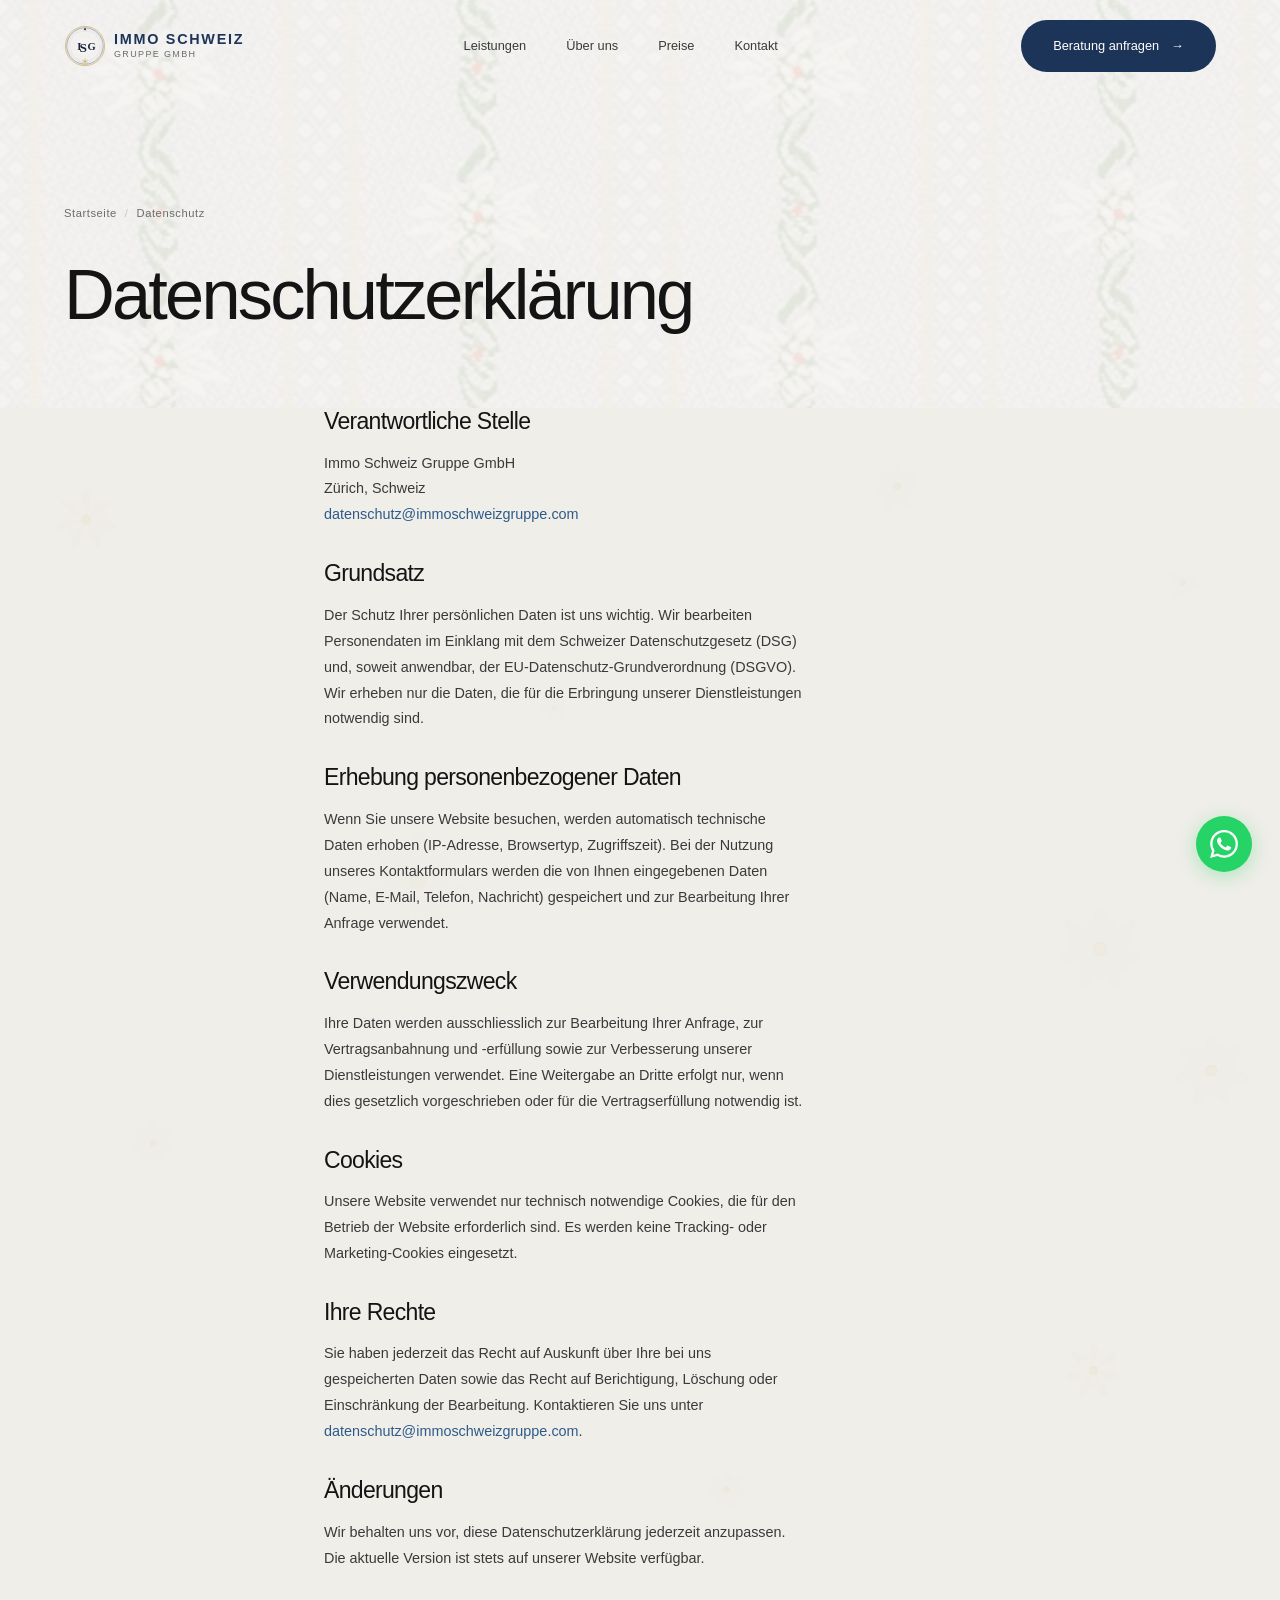
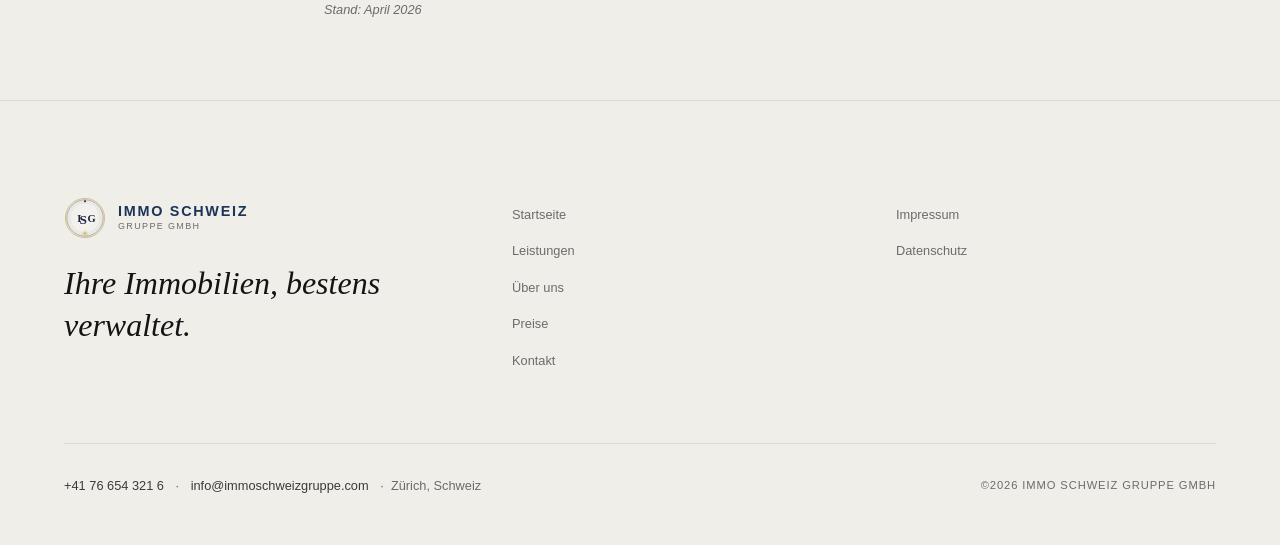
==== commit 997f8146: "v8.5: Edelweiss Edition - Edelweiss SVG flower as spinning loader on all pages - Animated edelweiss " ====
--- a/datenschutz.html
+++ b/datenschutz.html
@@ -13,35 +13,10 @@
 <body>
   <!-- LOADING SCREEN -->
   <div class="loader" id="siteLoader">
-    <svg class="loader-edelweiss" viewBox="0 0 120 120" width="80" height="80" fill="none" xmlns="http://www.w3.org/2000/svg">
-      <circle cx="60" cy="60" r="5" fill="#c9a84c" opacity="0.7"/>
-      <circle cx="60" cy="60" r="8" stroke="#c9a84c" stroke-width="0.5" fill="none" opacity="0.4"/>
-      <g class="loader-petals" fill="none">
-        <ellipse cx="60" cy="40" rx="4.5" ry="16" stroke="#8faec8" stroke-width="1" transform="rotate(0 60 60)"/>
-        <ellipse cx="60" cy="40" rx="4.5" ry="16" stroke="#8faec8" stroke-width="1" transform="rotate(60 60 60)"/>
-        <ellipse cx="60" cy="40" rx="4.5" ry="16" stroke="#8faec8" stroke-width="1" transform="rotate(120 60 60)"/>
-        <ellipse cx="60" cy="40" rx="4.5" ry="16" stroke="#8faec8" stroke-width="1" transform="rotate(180 60 60)"/>
-        <ellipse cx="60" cy="40" rx="4.5" ry="16" stroke="#8faec8" stroke-width="1" transform="rotate(240 60 60)"/>
-        <ellipse cx="60" cy="40" rx="4.5" ry="16" stroke="#8faec8" stroke-width="1" transform="rotate(300 60 60)"/>
-      </g>
-      <g class="loader-petals-outer" fill="none">
-        <ellipse cx="60" cy="34" rx="3" ry="12" stroke="#a5c4d8" stroke-width="0.7" transform="rotate(30 60 60)"/>
-        <ellipse cx="60" cy="34" rx="3" ry="12" stroke="#a5c4d8" stroke-width="0.7" transform="rotate(90 60 60)"/>
-        <ellipse cx="60" cy="34" rx="3" ry="12" stroke="#a5c4d8" stroke-width="0.7" transform="rotate(150 60 60)"/>
-        <ellipse cx="60" cy="34" rx="3" ry="12" stroke="#a5c4d8" stroke-width="0.7" transform="rotate(210 60 60)"/>
-        <ellipse cx="60" cy="34" rx="3" ry="12" stroke="#a5c4d8" stroke-width="0.7" transform="rotate(270 60 60)"/>
-        <ellipse cx="60" cy="34" rx="3" ry="12" stroke="#a5c4d8" stroke-width="0.7" transform="rotate(330 60 60)"/>
-      </g>
-      <g class="loader-hairs" stroke="#c0d4e2" stroke-width="0.3" fill="none" opacity="0.5">
-        <ellipse cx="60" cy="36" rx="2" ry="8" transform="rotate(15 60 60)"/>
-        <ellipse cx="60" cy="36" rx="2" ry="8" transform="rotate(75 60 60)"/>
-        <ellipse cx="60" cy="36" rx="2" ry="8" transform="rotate(135 60 60)"/>
-        <ellipse cx="60" cy="36" rx="2" ry="8" transform="rotate(195 60 60)"/>
-        <ellipse cx="60" cy="36" rx="2" ry="8" transform="rotate(255 60 60)"/>
-        <ellipse cx="60" cy="36" rx="2" ry="8" transform="rotate(315 60 60)"/>
-      </g>
-    </svg>
+    <img class="loader-edelweiss" src="assets/images/edelweiss-flower.svg" alt="" width="80" height="80">
+    <span class="loader-label">Immo Schweiz Gruppe</span>
   </div>
+
   <nav class="nav" id="mainNav"><div class="container"><div class="nav-inner">
     <a href="index.html" class="nav-logo"><img class="nav-logo-mark" src="assets/images/isg-sigil.svg" alt="ISG Sigil" width="42" height="42"><div class="nav-logo-text"><span>IMMO SCHWEIZ</span><span>Gruppe GmbH</span></div></a>
     <div class="nav-links" id="navLinks"><a href="leistungen.html">Leistungen</a><a href="ueber-uns.html">Über uns</a><a href="preise.html">Preise</a><a href="kontakt.html">Kontakt</a></div>
--- a/index.css
+++ b/index.css
@@ -1,5 +1,5 @@
 /* ============================================
-   IMMO SCHWEIZ GRUPPE — v5.0 Light Alpine
+   IMMO SCHWEIZ GRUPPE — v8.5 Edelweiss Edition
    Premium Swiss Real Estate — Editorial Design
    ============================================ */
 
@@ -8,10 +8,12 @@
   position: fixed;
   inset: 0;
   z-index: 10000;
-  background: #e8f0f7;
+  background: var(--bg, #f0eee9);
   display: flex;
   align-items: center;
   justify-content: center;
+  flex-direction: column;
+  gap: 1.5rem;
   transition: opacity 0.8s ease, visibility 0.8s ease;
 }
 .loader.loaded {
@@ -21,24 +23,25 @@
 }
 .loader-edelweiss {
   width: 80px; height: 80px;
-  animation: loaderSpin 4s linear infinite;
-}
-.loader-petals {
-  animation: loaderPulse 2s ease-in-out infinite;
-}
-.loader-petals-outer {
-  animation: loaderPulse 2s ease-in-out 0.4s infinite;
-}
-.loader-hairs {
-  animation: loaderPulse 2s ease-in-out 0.8s infinite;
+  animation: loaderSpin 6s ease-in-out infinite;
+  filter: drop-shadow(0 2px 8px rgba(196, 162, 74, 0.2));
+}
+.loader-label {
+  font-family: 'Inter', sans-serif;
+  font-size: 0.7rem;
+  letter-spacing: 0.2em;
+  text-transform: uppercase;
+  color: #8a8070;
+  opacity: 0;
+  animation: loaderFadeIn 1s 0.3s ease forwards;
 }
 @keyframes loaderSpin {
-  from { transform: rotate(0deg); }
-  to { transform: rotate(360deg); }
-}
-@keyframes loaderPulse {
-  0%, 100% { opacity: 0.3; transform: scale(0.92); }
-  50% { opacity: 1; transform: scale(1.08); }
+  0% { transform: rotate(0deg) scale(1); }
+  50% { transform: rotate(180deg) scale(1.05); }
+  100% { transform: rotate(360deg) scale(1); }
+}
+@keyframes loaderFadeIn {
+  to { opacity: 1; }
 }
 
 @import url('https://fonts.googleapis.com/css2?family=Inter:ital,wght@0,200;0,300;0,400;0,500;0,600;0,700;1,300;1,400&family=Playfair+Display:ital,wght@0,400;0,500;0,600;0,700;1,400;1,500;1,600&display=swap');
@@ -654,21 +657,53 @@
 }
 .section-light {
   background-color: var(--bg);
-  background-image: url('assets/images/edelweiss-fabric.avif');
-  background-size: 1600px;
-  background-position: center;
-  background-blend-mode: soft-light;
-  background-repeat: repeat;
-  opacity: 1;
+  position: relative;
+  overflow: hidden;
 }
 .section-warm {
   background-color: var(--bg-warm);
-  background-image: url('assets/images/edelweiss-fabric.avif');
-  background-size: 1600px;
-  background-position: center;
-  background-blend-mode: soft-light;
-  background-repeat: repeat;
-}
+  position: relative;
+  overflow: hidden;
+}
+
+/* ═══ EDELWEISS BACKGROUND FLOWERS ═══ */
+.edelweiss-bg {
+  position: absolute;
+  inset: 0;
+  pointer-events: none;
+  z-index: 0;
+  overflow: hidden;
+}
+.edelweiss-bg .ew {
+  position: absolute;
+  background: url('assets/images/edelweiss-flower.svg') no-repeat center / contain;
+  opacity: 0.07;
+  animation: ewFloat 20s ease-in-out infinite;
+}
+/* Different sizes and positions — scattered across sections */
+.edelweiss-bg .ew:nth-child(1)  { width: 70px;  height: 70px;  top: 6%;  left: 4%;  animation-delay: 0s;    opacity: 0.09; animation-duration: 22s; }
+.edelweiss-bg .ew:nth-child(2)  { width: 40px;  height: 40px;  top: 12%; right: 6%; animation-delay: -3s;   opacity: 0.07; animation-duration: 18s; }
+.edelweiss-bg .ew:nth-child(3)  { width: 100px; height: 100px; top: 38%; left: 82%; animation-delay: -7s;   opacity: 0.06; animation-duration: 25s; }
+.edelweiss-bg .ew:nth-child(4)  { width: 50px;  height: 50px;  top: 55%; left: 10%; animation-delay: -11s;  opacity: 0.08; animation-duration: 20s; }
+.edelweiss-bg .ew:nth-child(5)  { width: 65px;  height: 65px;  top: 72%; right: 12%;animation-delay: -15s;  opacity: 0.09; animation-duration: 24s; }
+.edelweiss-bg .ew:nth-child(6)  { width: 32px;  height: 32px;  top: 22%; left: 42%; animation-delay: -5s;   opacity: 0.06; animation-duration: 19s; }
+.edelweiss-bg .ew:nth-child(7)  { width: 85px;  height: 85px;  top: 48%; right: 2%; animation-delay: -9s;   opacity: 0.07; animation-duration: 23s; }
+.edelweiss-bg .ew:nth-child(8)  { width: 45px;  height: 45px;  top: 82%; left: 55%; animation-delay: -13s;  opacity: 0.08; animation-duration: 21s; }
+.edelweiss-bg .ew:nth-child(9)  { width: 55px;  height: 55px;  top: 4%;  left: 68%; animation-delay: -2s;   opacity: 0.07; animation-duration: 26s; }
+.edelweiss-bg .ew:nth-child(10) { width: 120px; height: 120px; top: 32%; left: 28%; animation-delay: -17s;  opacity: 0.04; animation-duration: 28s; }
+
+@keyframes ewFloat {
+  0%   { transform: translateY(0) rotate(0deg) scale(1); }
+  25%  { transform: translateY(-8px) rotate(8deg) scale(1.02); }
+  50%  { transform: translateY(-14px) rotate(16deg) scale(1.05); }
+  75%  { transform: translateY(-6px) rotate(10deg) scale(1.01); }
+  100% { transform: translateY(0) rotate(0deg) scale(1); }
+}
+
+/* Ensure section content is above the edelweiss */
+.section-light > .container,
+.section-warm > .container { position: relative; z-index: 1; }
+
 .section-dark { background: var(--bg-dark); color: white; }
 .section-dark h2, .section-dark h3 { color: white; }
 .section-dark p { color: var(--text-light-muted); }
